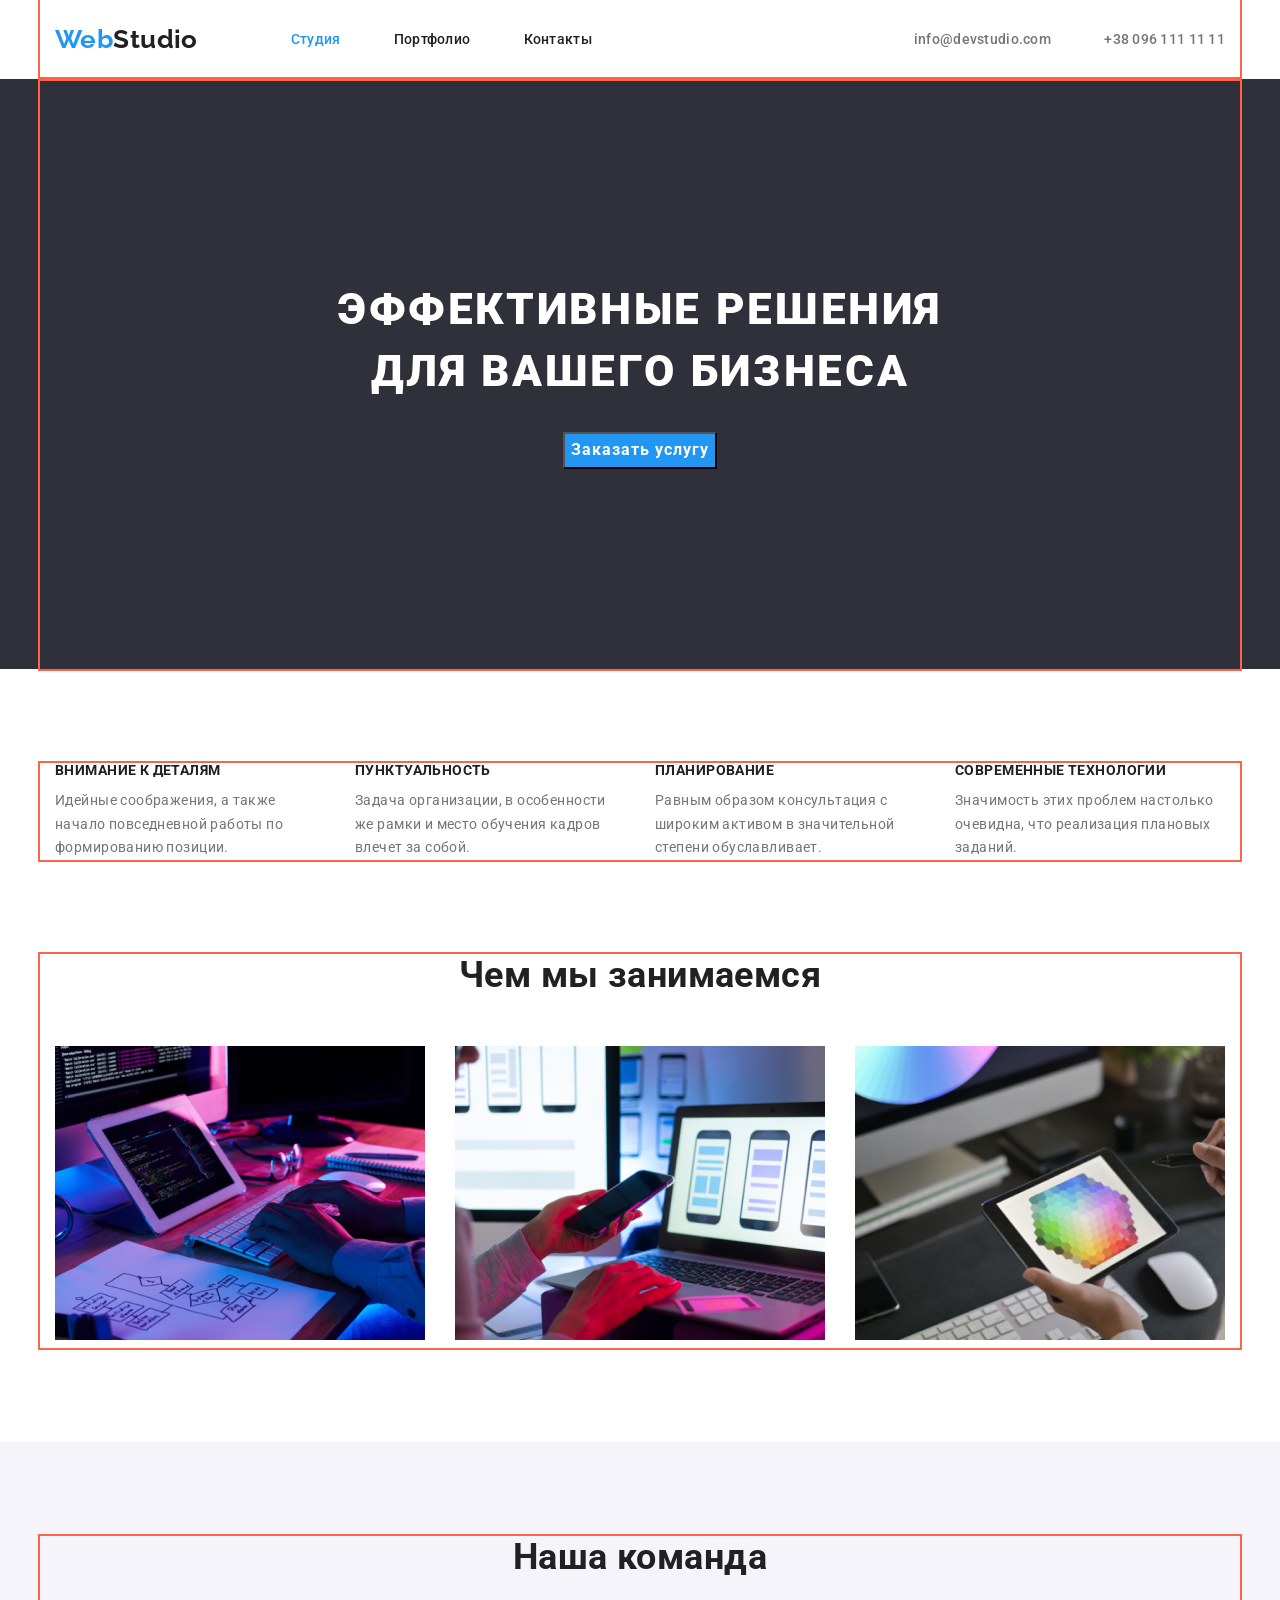
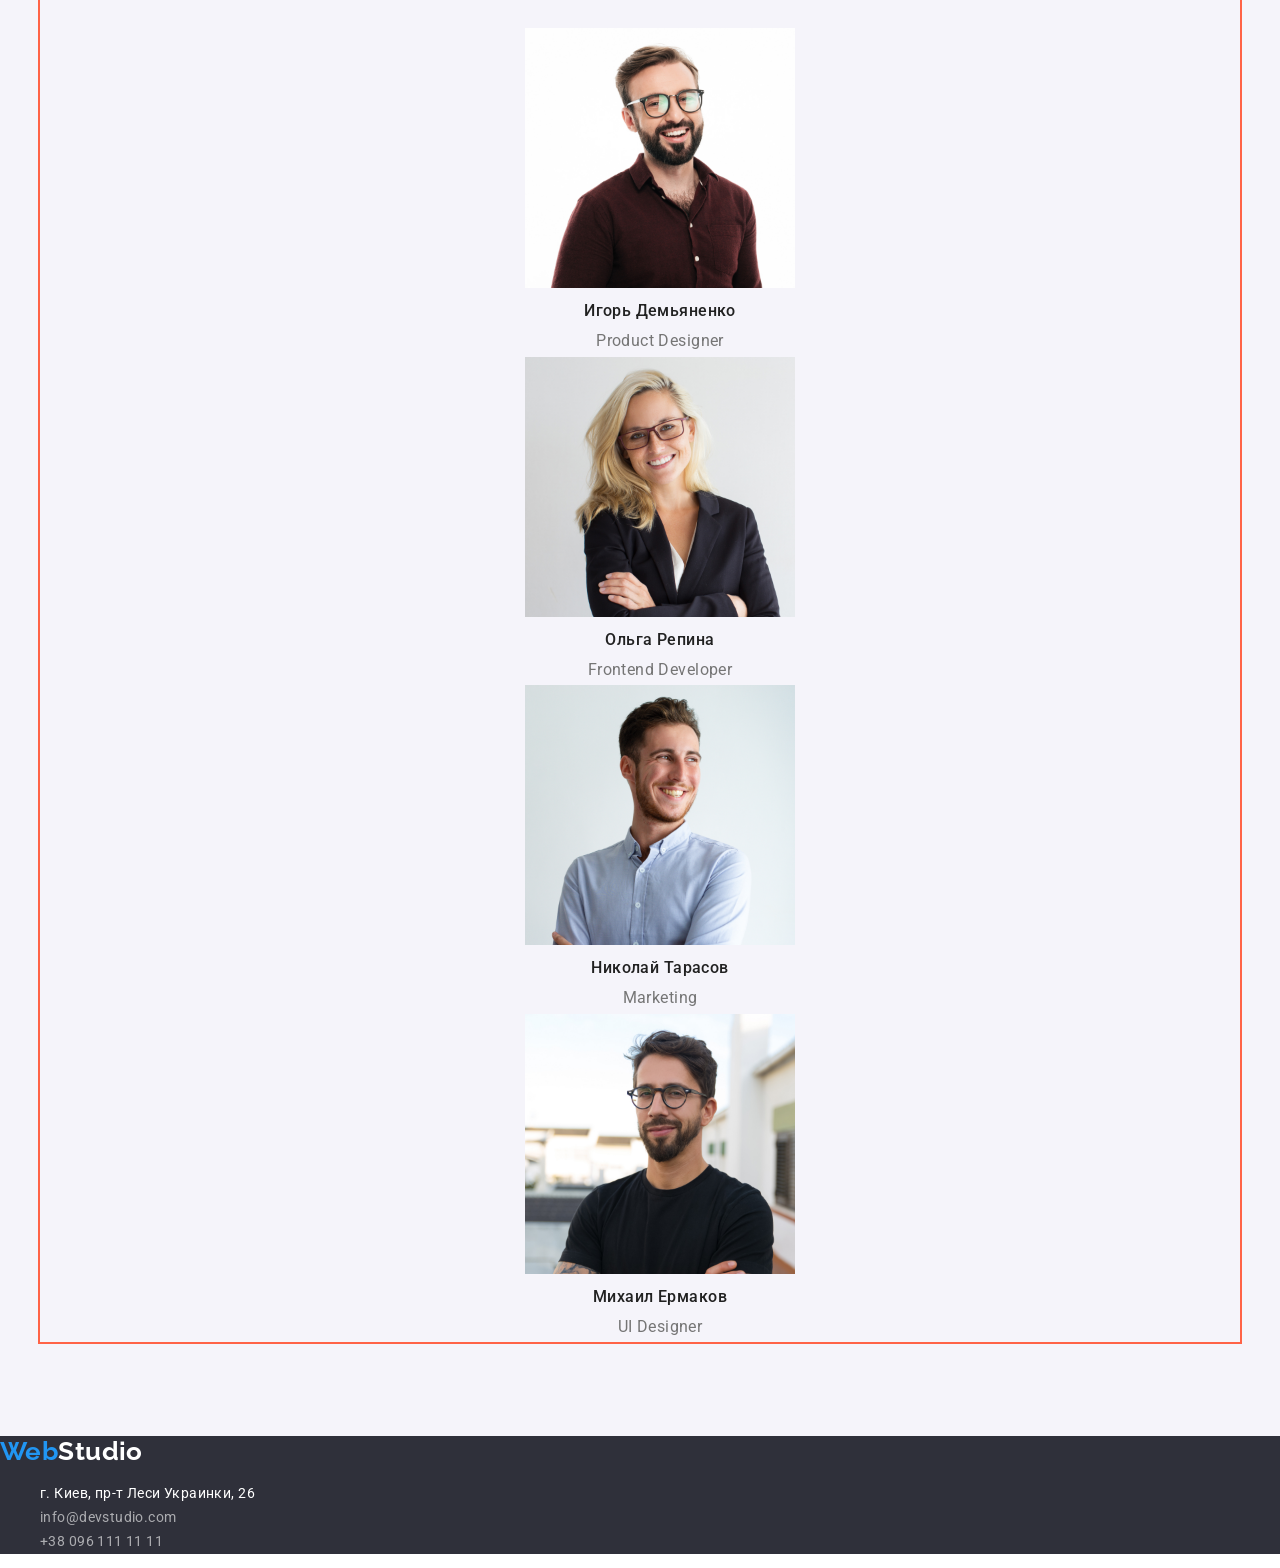
==== index.html @ 1186235d "Добавляет позиционирование" ====
<!DOCTYPE html>
<html lang="ru">
  <head>
    <meta charset="UTF-8" />
    <meta name="viewport" content="width=device-width, initial-scale=1.0" />
    <title>Web Studio</title>
    <link rel="preconnect" href="https://fonts.gstatic.com" />
    <link
      href="https://fonts.googleapis.com/css2?family=Raleway:wght@700&family=Roboto:wght@400;500;700;900&display=swap"
      rel="stylesheet"
    />
    <link
      rel="stylesheet"
      href="https://cdnjs.cloudflare.com/ajax/libs/modern-normalize/1.0.0/modern-normalize.min.css"
    />
    <link rel="stylesheet" href="./css/common.css" />
    <link rel="stylesheet" href="./css/styles.css" />
  </head>

  <body>
    <div class="container">
      <header class="header-page">
        <nav class="nav-container">
          <a href="./index.html" class="logo" arial-label="Логотип веб-студии"
            >Web<span class="logo-header">Studio</span></a
          >
          <div class="menu">
            <ul class="site-nav">
              <li class="site-nav-item"><a href="./index.html" class="link current">Студия</a></li>
              <li class="site-nav-item"><a href="./portfolio.html" class="link">Портфолио</a></li>
              <li class="site-nav-item"><a href="#" class="link">Контакты</a></li>
            </ul>
          </div>
        </nav>

        <div class="contacts">
          <ul class="site-contacts">
            <li class="site-contacts-item mail-with-margin">
              <a href="mailto:info@devstudio.com" class="link-contacts">info@devstudio.com</a>
            </li>
            <li class="site-contacts-item"><a href="tel:+380961111111" class="link-contacts">+38 096 111 11 11</a></li>
          </ul>
        </div>
      </header>
    </div>
    <main>
      <!-- Герой -->

      <section class="hero">
        <div class="container">
          <div class="hero-container">
            <h1 class="hero-title">Эффективные решения для вашего бизнеса</h1>
            <button type="button" class="hero-button">Заказать услугу</button>
          </div>
        </div>
      </section>

      <!-- Особенности -->
      <section class="section features">
        <div class="container">
          <h2 class="section-title visually-hidden">Наши особенности</h2>
          <ul class="feature-list">
            <li class="feature-list-item">
              <h3 class="title">Внимание к деталям</h3>
              <p class="text">Идейные соображения, а также начало повседневной работы по формированию позиции.</p>
            </li>
            <li class="feature-list-item">
              <h3 class="title">Пунктуальность</h3>
              <p class="text">Задача организации, в особенности же рамки и место обучения кадров влечет за собой.</p>
            </li>
            <li class="feature-list-item">
              <h3 class="title">Планирование</h3>
              <p class="text">Равным образом консультация с широким активом в значительной степени обуславливает.</p>
            </li>
            <li class="feature-list-item">
              <h3 class="title">Современные технологии</h3>
              <p class="text">Значимость этих проблем настолько очевидна, что реализация плановых заданий.</p>
            </li>
          </ul>
        </div>
      </section>

      <!-- Чем мы занимаемся -->
      <section class="section works">
        <div class="container">
          <h2 class="section-title">Чем мы занимаемся</h2>
          <ul class="work-list">
            <li class="work-list-item">
              <img src="./img/box_1.jpg" alt="Программист пишет код" width="370" height="294" />
            </li>
            <li class="work-list-item">
              <img
                src="./img/box_2.jpg"
                alt="Команда дизайнеров работает над интерфейсом мобильного телефона"
                width="370"
                height="294"
              />
            </li>
            <li class="work-list-item">
              <img
                src="./img/box_3.jpg"
                alt="Веб-дизанер работает с графическим планшетом для выбора цвета"
                width="370"
                height="294"
              />
            </li>
          </ul>
        </div>
      </section>

      <!-- Наша команда -->
      <section class="section team-section">
        <div class="container">
          <h2 class="section-title">Наша команда</h2>
          <ul class="team-list">
            <li class="team-list-item">
              <img src="./img/team_card_1.jpg" alt="Портрет сотрудника веб-студии" width="270" height="260" />
              <h3 class="title">Игорь Демьяненко</h3>
              <p lang="en" class="text">Product Designer</p>
            </li>
            <li class="team-list-item">
              <img src="./img/team_card_2.jpg" alt="Портрет сотрудника веб-студии" width="270" height="260" />
              <h3 class="title">Ольга Репина</h3>
              <p lang="en" class="text">Frontend Developer</p>
            </li>
            <li class="team-list-item">
              <img src="./img/team_card_3.jpg" alt="Портрет сотрудника веб-студии" width="270" height="260" />
              <h3 class="title">Николай Тарасов</h3>
              <p lang="en" class="text">Marketing</p>
            </li>
            <li class="team-list-item">
              <img src="./img/team_card_4.jpg" alt="Портрет сотрудника веб-студии" width="270" height="260" />
              <h3 class="title">Михаил Ермаков</h3>
              <p lang="en" class="text">UI Designer</p>
            </li>
          </ul>
        </div>
      </section>
    </main>

    <footer class="footer-page">
      <a href="./index.html" class="logo">Web<span class="logo-footer">Studio</span></a>
      <address class="address-container">
        <ul class="address-list">
          <li class="address-list-item">
            <a href="https://goo.gl/maps/Ahhb2B3hDKV3ZpVi9" class="text" target="_blank" rel="noopener noreferrer"
              >г. Киев, пр-т Леси Украинки, 26</a
            >
          </li>
          <li class="address-list-item"><a href="mailto:info@devstudio.com" class="link">info@devstudio.com</a></li>
          <li class="address-list-item"><a href="tel:+380961111111" class="link">+38 096 111 11 11</a></li>
        </ul>
      </address>
    </footer>
  </body>
</html>
---- css/common.css ----
html {
  box-sizing: border-box;
}

*,
*::before,
*::after {
  box-sizing: inherit;
}

body {
  background-color: var(--primary-bg-color);
  color: var(--text-main-color);

  font-family: Roboto, sans-serif;
  font-weight: 400;
  letter-spacing: 0.03em;
  font-size: 14px;
  line-height: 1.7;
}

:root {
  --text-main-color: #757575;
  --title-text-color: #212121;
  --accent-color: #2196f3;
  --primary-bg-color: #ffffff;
  --secondary-bg-color: #2f303a;
  --primary-white-color: #ffffff;
  --secondary-white-color: rgba(255, 255, 255, 0.6);
  --primary-bg-button: #f5f4fa;
}

/* основной цвет фона #FFFFFF */
/* цвет основного текста #757575 */
/*вторичный цвет #212121 */
/* акцент #2196F3 */
/* белый #FFFFFF */
/*белый с прозрачностью rgba(255, 255, 255, 0.6) */
/* цвет фона шапки и футера #2F303A */
/* вторичный цвет фона #F5F4FA */
/* 1200*/

.container {
  width: 1200px;
  padding-left: 15px;
  padding-right: 15px;
  margin-left: auto;
  margin-right: auto;
  outline: 2px solid tomato;
}
/* ======== HEADER ======== */
/* ======== Site-nav ======== */

.header-page {
  display: flex;
  align-items: center;
  padding-top: 24px;
  padding-bottom: 24px;
}

.nav-container {
  display: flex;
  align-items: center;
}

.logo {
  color: #2196f3;
  text-decoration: none;

  font-family: Raleway;
  font-weight: 700;
  font-size: 26px;
  line-height: 1.2;

  display: inline-block;
}

.logo-header {
  color: #212121;
}

.site-nav {
  list-style: none;

  font-weight: 500;
  line-height: 1.14;
  letter-spacing: 0.02em;

  /* display: flex;
  flex-direction: row;
  justify-content: center; */
  margin-top: 0;
  margin-bottom: 0;
  padding: 0;
}

.site-nav-item {
  display: inline-block;
  margin-left: 50px;
}

.site-nav-item:first-child {
  margin-left: 0;
}

.menu {
  display: inline-flex;
  margin-left: 93px;
}

.site-nav .link {
  color: var(--title-text-color);
  text-decoration: none;
}

.site-nav .link:hover,
.site-nav .link:focus {
  color: var(--accent-color);
}

.site-nav .link.current {
  color: var(--accent-color);
}

/* Contacts */

.contacts {
  display: inline-block;
  margin-left: auto;
}

.site-contacts {
  margin-bottom: 0;
  margin-top: 0;
  padding: 0;

  font-weight: 500;
  line-height: 1.14;
  letter-spacing: 0.02em;

  list-style: none;
}

.site-contacts-item {
  display: inline-block;
}

.site-contacts .link-contacts {
  color: var(--text-main-color);
  text-decoration: none;
}

.site-contacts .link-contacts:hover,
.site-contacts .link-contacts:focus {
  color: var(--accent-color);
}

.mail-with-margin {
  margin-right: 50px;
}

/* ======== END HEADER ======== */

/* ======== FOOTER ======== */

.logo-footer {
  color: #ffffff;
}

.footer-page {
  background-color: var(--secondary-bg-color);
}

.address-list {
  font-style: normal;
  font-size: 14px;
  line-height: 1.7;
}

.address-list-item {
  list-style: none;
}

.address-list-item .text {
  color: var(--primary-white-color);
  text-decoration: none;
}

.address-list-item .link {
  color: var(--secondary-white-color);
  text-decoration: none;
}

/* ======== END FOOTER ======== */

/* Hidden header */

.visually-hidden {
  position: absolute !important;
  clip: rect(1px 1px 1px 1px);
  clip: rect(1px, 1px, 1px, 1px);
  padding: 0 !important;
  border: 0 !important;
  height: 1px !important;
  width: 1px !important;
  overflow: hidden;
}

/* ======== END FOOTER ======== */
---- css/styles.css ----
/* ======== index.html ======== */

/* ======== HERO ======== */

.hero {
  background-color: #2f303a;
  text-align: center;
}

.hero-container {
  display: flex;
  align-items: center;
  flex-direction: column;
  width: 696px;
  margin-left: auto;
  margin-right: auto;
  padding-bottom: 200px;
  padding-top: 200px;
}

.hero-title {
  color: #ffffff;

  font-weight: 900;
  font-size: 44px;
  line-height: 1.4;
  letter-spacing: 0.06em;
  text-transform: uppercase;

  margin-bottom: 30px;
  margin-top: 0;
}

.hero-button {
  color: #ffffff;
  background-color: var(--accent-color);

  font-family: inherit;
  font-weight: 700;
  font-size: 16px;
  line-height: 1.9;
  letter-spacing: 0.06em;
}

/* ======== COMPONENTS ======== */

.section .section-title {
  color: var(--title-text-color);

  font-weight: 700;
  font-size: 36px;
  line-height: 1.17;
  text-align: center;

  margin-top: 0;
  margin-bottom: 50px;
}

/* ======== FEATURES ======== */

.section.features {
  padding-top: 94px;
  padding-bottom: 94px;
}

.feature-list {
  list-style: none;

  display: flex;
  align-items: center;
  justify-content: space-between;
  padding: 0;
  margin-top: 0;
  margin-bottom: 0;
}

.feature-list-item {
  width: 270px;
}

.feature-list .title {
  color: var(--title-text-color);

  font-weight: 700;
  font-size: 14px;
  line-height: 1.14;
  text-transform: uppercase;

  margin-top: 0;
  margin-bottom: 10px;
}

.feature-list .text {
  margin-top: 0;
  margin-bottom: 0;
}

/* .feature-list .text:last-child {
  margin-bottom: 0;
  margin-top: 0;
} */

/* ======== WORK ======== */

.section.works {
  padding-bottom: 94px;
}

.work-list {
  list-style: none;

  display: flex;
  align-items: center;
  justify-content: space-between;
  margin-top: 0;
  margin-bottom: 0;
  padding: 0;
}

/* Our team */

.team-list {
  list-style: none;
  margin-top: 0;
  margin-bottom: 0;
}

.team-list .title {
  color: var(--title-text-color);

  font-weight: 500;
  font-size: 16px;
  line-height: 1.9;
  text-align: center;

  margin-top: 0;
  margin-bottom: 0;
}

.team-list .text {
  font-size: 16px;
  line-height: 1.9;

  margin-top: 0;
  margin-bottom: 0;
}

.team-list-item {
  text-align: center;
}

.team-section {
  background-color: #f5f4fa;
  padding-bottom: 94px;
  padding-top: 94px;
}

/* ======== portfolio.html ======== */

.portfolio-section {
  padding-top: 94px;
  padding-bottom: 94px;
}

.filter-list {
  list-style: none;

  display: flex;
  justify-content: center;
  margin-top: 0;
  margin-bottom: 0px;
  padding-bottom: 50px;
}

.button {
  color: var(--title-text-color);
  background-color: var(--primary-bg-button);

  font-family: inherit;
  font-weight: 500;
  font-size: 16px;
  line-height: 1.6;
  letter-spacing: 0.03em;
  margin-right: 8px;
}

.button:hover,
.button:focus {
  color: var(--primary-white-color);
  background-color: var(--accent-color);
}

.example-list {
  list-style: none;

  display: flex;
  flex-wrap: wrap;
  margin-left: -30px;
  margin-top: -30px;
  margin-bottom: 0;
  padding-left: 0;
}

.item {
  margin-left: 30px;
  margin-top: 30px;
  flex-basis: calc(100% / 3 - 30px);
}

.example-list .link {
  text-decoration: none;
  color: var(--text-main-color);
}

.card-footer .title {
  color: var(--title-text-color);

  font-weight: 700;
  font-size: 18px;
  line-height: 2;
  letter-spacing: 0.06em;
}

.card-footer .text {
  font-size: 16px;
  line-height: 1.9;
}

.link {
  display: flex;
  flex-direction: column;
}
.link > .content {
  flex-grow: 1;
}
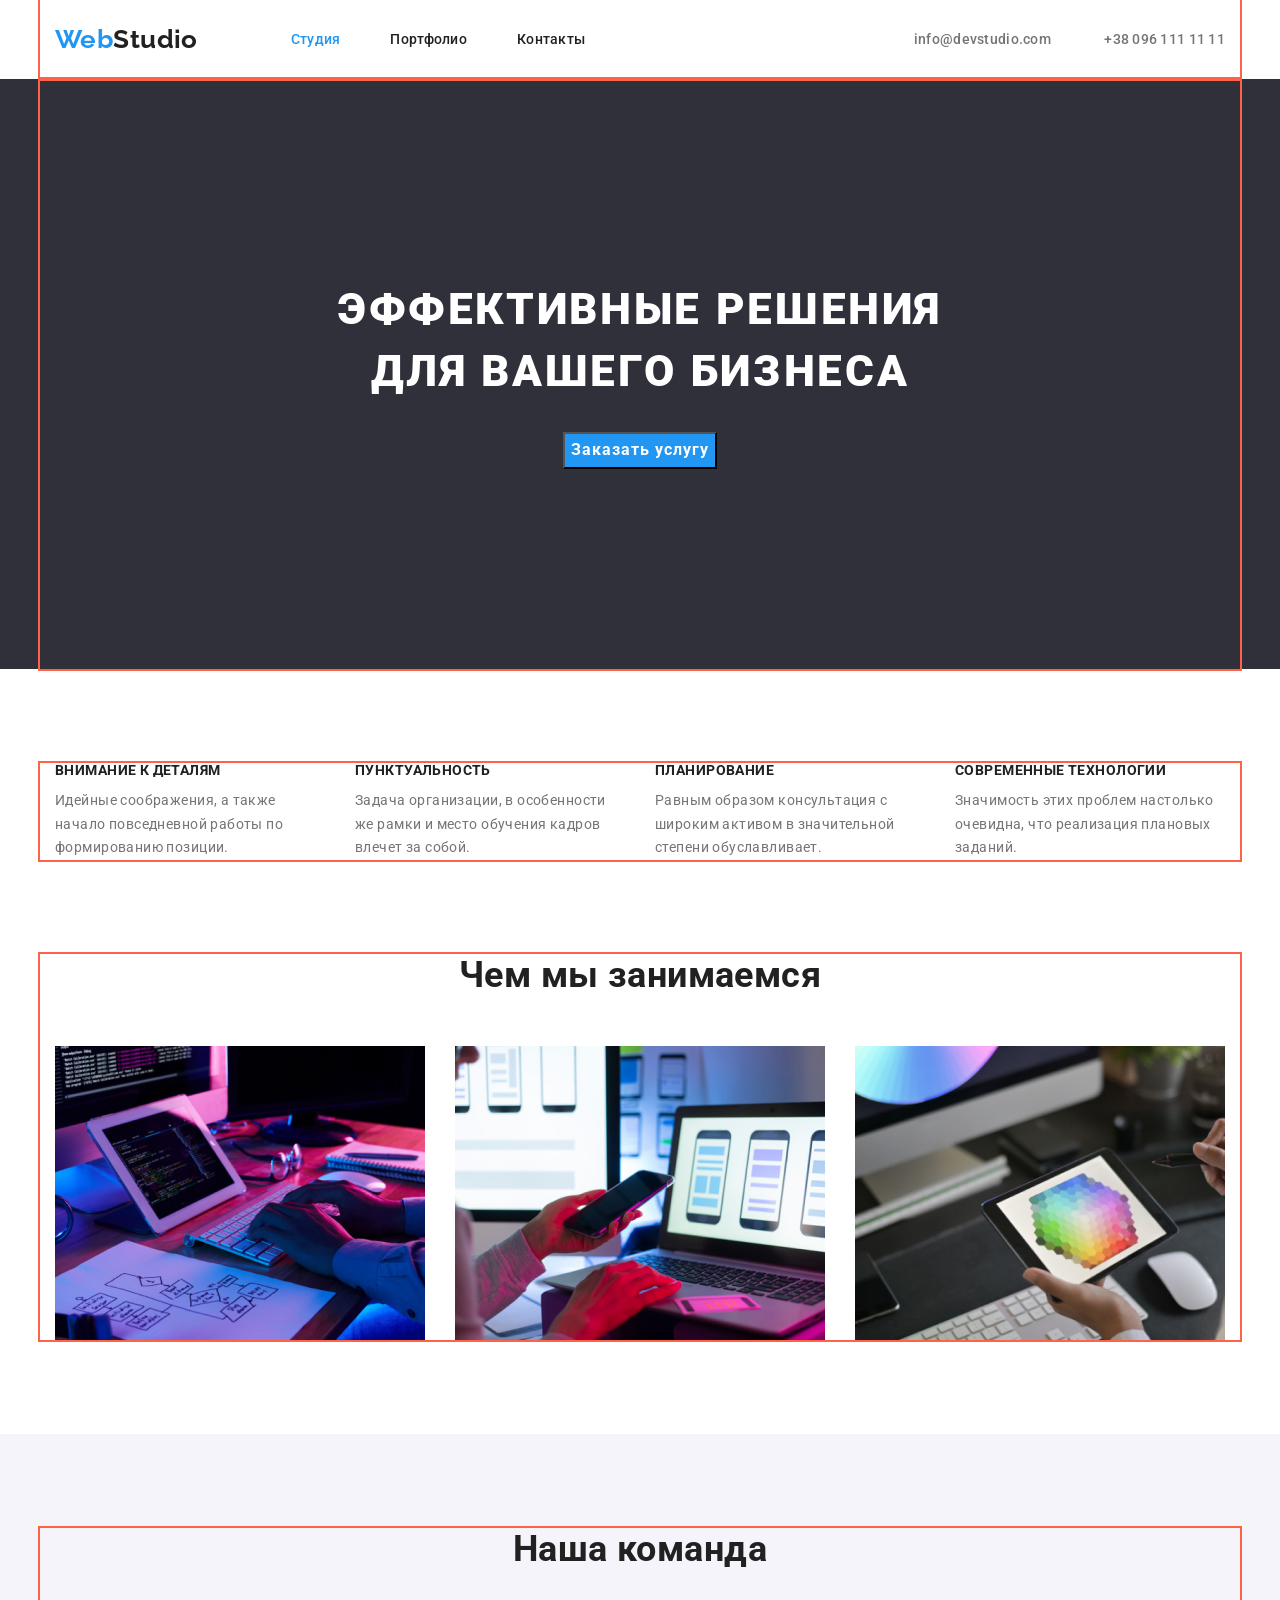
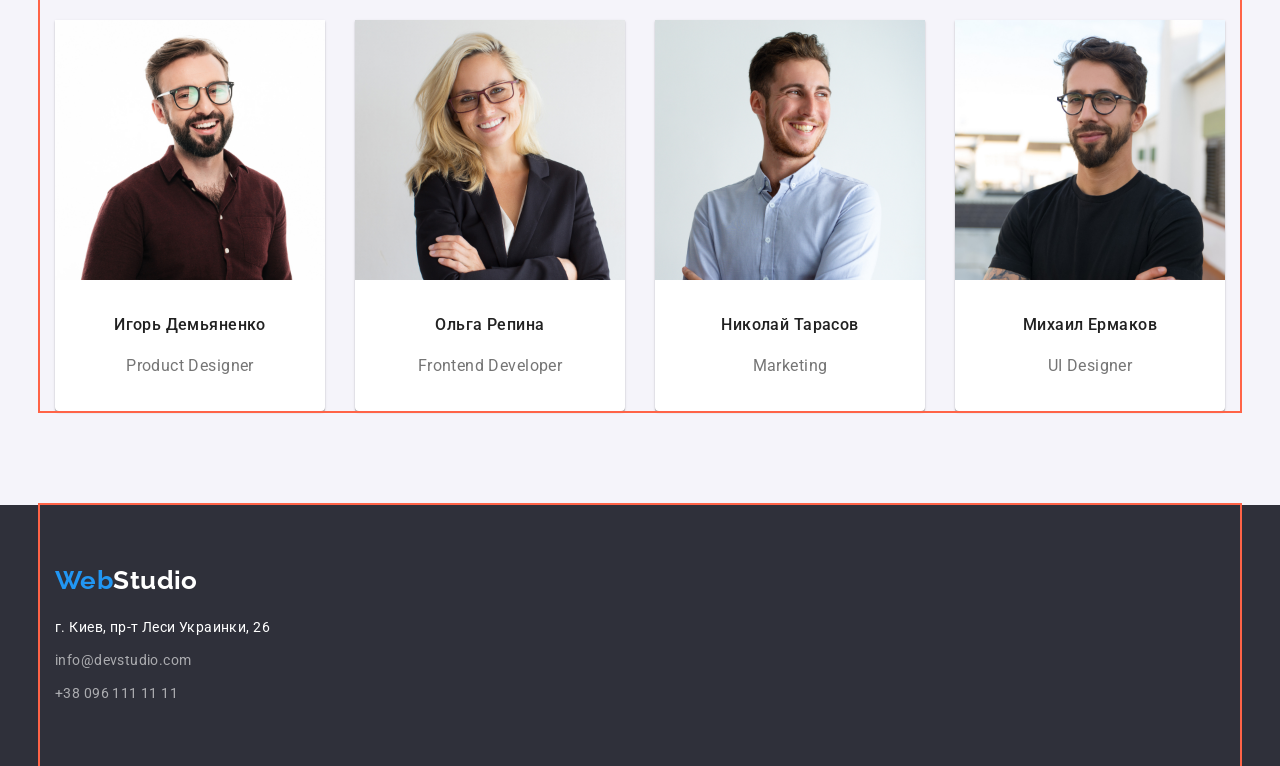
==== commit 2670e050: "Добавляет позиционирование 2.0" ====
--- a/index.html
+++ b/index.html
@@ -18,8 +18,8 @@
   </head>
 
   <body>
-    <div class="container">
-      <header class="header-page">
+    <header class="header-page">
+      <div class="container header-container">
         <nav class="nav-container">
           <a href="./index.html" class="logo" arial-label="Логотип веб-студии"
             >Web<span class="logo-header">Studio</span></a
@@ -41,8 +41,8 @@
             <li class="site-contacts-item"><a href="tel:+380961111111" class="link-contacts">+38 096 111 11 11</a></li>
           </ul>
         </div>
-      </header>
-    </div>
+      </div>
+    </header>
     <main>
       <!-- Герой -->
 
@@ -86,7 +86,7 @@
           <h2 class="section-title">Чем мы занимаемся</h2>
           <ul class="work-list">
             <li class="work-list-item">
-              <img src="./img/box_1.jpg" alt="Программист пишет код" width="370" height="294" />
+              <img src="./img/box_1.jpg" alt="Программист пишет код" width="370" height="294" class="img" />
             </li>
             <li class="work-list-item">
               <img
@@ -94,14 +94,16 @@
                 alt="Команда дизайнеров работает над интерфейсом мобильного телефона"
                 width="370"
                 height="294"
+                class="img"
               />
             </li>
-            <li class="work-list-item">
+            <li class="img">
               <img
                 src="./img/box_3.jpg"
                 alt="Веб-дизанер работает с графическим планшетом для выбора цвета"
                 width="370"
                 height="294"
+                class="img"
               />
             </li>
           </ul>
@@ -114,24 +116,64 @@
           <h2 class="section-title">Наша команда</h2>
           <ul class="team-list">
             <li class="team-list-item">
-              <img src="./img/team_card_1.jpg" alt="Портрет сотрудника веб-студии" width="270" height="260" />
-              <h3 class="title">Игорь Демьяненко</h3>
-              <p lang="en" class="text">Product Designer</p>
-            </li>
-            <li class="team-list-item">
-              <img src="./img/team_card_2.jpg" alt="Портрет сотрудника веб-студии" width="270" height="260" />
-              <h3 class="title">Ольга Репина</h3>
-              <p lang="en" class="text">Frontend Developer</p>
-            </li>
-            <li class="team-list-item">
-              <img src="./img/team_card_3.jpg" alt="Портрет сотрудника веб-студии" width="270" height="260" />
-              <h3 class="title">Николай Тарасов</h3>
-              <p lang="en" class="text">Marketing</p>
-            </li>
-            <li class="team-list-item">
-              <img src="./img/team_card_4.jpg" alt="Портрет сотрудника веб-студии" width="270" height="260" />
-              <h3 class="title">Михаил Ермаков</h3>
-              <p lang="en" class="text">UI Designer</p>
+              <div class="content-card-team">
+                <img
+                  src="./img/team_card_1.jpg"
+                  alt="Портрет сотрудника веб-студии"
+                  width="270"
+                  height="260"
+                  class="img"
+                />
+              </div>
+              <div class="footer-card-team">
+                <h3 class="title">Игорь Демьяненко</h3>
+                <p lang="en" class="text">Product Designer</p>
+              </div>
+            </li>
+            <li class="team-list-item">
+              <div class="content-card-team">
+                <img
+                  src="./img/team_card_2.jpg"
+                  alt="Портрет сотрудника веб-студии"
+                  width="270"
+                  height="260"
+                  class="img"
+                />
+              </div>
+              <div class="footer-card-team">
+                <h3 class="title">Ольга Репина</h3>
+                <p lang="en" class="text">Frontend Developer</p>
+              </div>
+            </li>
+            <li class="team-list-item">
+              <div class="content-card-team">
+                <img
+                  src="./img/team_card_3.jpg"
+                  alt="Портрет сотрудника веб-студии"
+                  width="270"
+                  height="260"
+                  class="img"
+                />
+              </div>
+              <div class="footer-card-team">
+                <h3 class="title">Николай Тарасов</h3>
+                <p lang="en" class="text">Marketing</p>
+              </div>
+            </li>
+            <li class="team-list-item">
+              <div class="content-card-team">
+                <img
+                  src="./img/team_card_4.jpg"
+                  alt="Портрет сотрудника веб-студии"
+                  width="270"
+                  height="260"
+                  class="img"
+                />
+              </div>
+              <div class="footer-card-team">
+                <h3 class="title">Михаил Ермаков</h3>
+                <p lang="en" class="text">UI Designer</p>
+              </div>
             </li>
           </ul>
         </div>
@@ -139,18 +181,20 @@
     </main>
 
     <footer class="footer-page">
-      <a href="./index.html" class="logo">Web<span class="logo-footer">Studio</span></a>
-      <address class="address-container">
-        <ul class="address-list">
-          <li class="address-list-item">
-            <a href="https://goo.gl/maps/Ahhb2B3hDKV3ZpVi9" class="text" target="_blank" rel="noopener noreferrer"
-              >г. Киев, пр-т Леси Украинки, 26</a
-            >
-          </li>
-          <li class="address-list-item"><a href="mailto:info@devstudio.com" class="link">info@devstudio.com</a></li>
-          <li class="address-list-item"><a href="tel:+380961111111" class="link">+38 096 111 11 11</a></li>
-        </ul>
-      </address>
+      <div class="container footer-container">
+        <a href="./index.html" class="logo logo-for-footer">Web<span class="logo-footer">Studio</span></a>
+        <address class="address-container">
+          <ul class="address-list">
+            <li class="address-list-item">
+              <a href="https://goo.gl/maps/Ahhb2B3hDKV3ZpVi9" class="text" target="_blank" rel="noopener noreferrer"
+                >г. Киев, пр-т Леси Украинки, 26</a
+              >
+            </li>
+            <li class="address-list-item"><a href="mailto:info@devstudio.com" class="link">info@devstudio.com</a></li>
+            <li class="address-list-item"><a href="tel:+380961111111" class="link">+38 096 111 11 11</a></li>
+          </ul>
+        </address>
+      </div>
     </footer>
   </body>
 </html>
--- a/css/common.css
+++ b/css/common.css
@@ -48,10 +48,15 @@
   margin-right: auto;
   outline: 2px solid tomato;
 }
+
+.img {
+  display: block;
+}
+
 /* ======== HEADER ======== */
 /* ======== Site-nav ======== */
 
-.header-page {
+.container.header-container {
   display: flex;
   align-items: center;
   padding-top: 24px;
@@ -86,16 +91,14 @@
   line-height: 1.14;
   letter-spacing: 0.02em;
 
-  /* display: flex;
-  flex-direction: row;
-  justify-content: center; */
+  display: flex;
   margin-top: 0;
   margin-bottom: 0;
   padding: 0;
 }
 
 .site-nav-item {
-  display: inline-block;
+  /* display: inline-block; */
   margin-left: 50px;
 }
 
@@ -111,6 +114,7 @@
 .site-nav .link {
   color: var(--title-text-color);
   text-decoration: none;
+  display: block;
 }
 
 .site-nav .link:hover,
@@ -163,22 +167,49 @@
 
 /* ======== FOOTER ======== */
 
+.container.footer-container {
+  display: flex;
+  flex-direction: column;
+  padding-top: 60px;
+  padding-bottom: 60px;
+}
+
+.logo.logo-for-footer {
+  display: inline-block;
+  margin-bottom: 20px;
+}
+
 .logo-footer {
   color: #ffffff;
 }
 
 .footer-page {
   background-color: var(--secondary-bg-color);
+}
+
+.address-container {
+  display: flex;
 }
 
 .address-list {
   font-style: normal;
   font-size: 14px;
   line-height: 1.7;
+
+  display: inline-flex;
+  flex-direction: column;
+  margin: 0;
+  padding: 0;
 }
 
 .address-list-item {
   list-style: none;
+
+  margin-bottom: 9px;
+}
+
+.address-list-item:last-child {
+  margin-bottom: 0;
 }
 
 .address-list-item .text {
@@ -189,6 +220,8 @@
 .address-list-item .link {
   color: var(--secondary-white-color);
   text-decoration: none;
+
+  display: inline-block;
 }
 
 /* ======== END FOOTER ======== */
--- a/css/styles.css
+++ b/css/styles.css
@@ -42,6 +42,8 @@
   letter-spacing: 0.06em;
 }
 
+/* ======== END HERO ======== */
+
 /* ======== COMPONENTS ======== */
 
 .section .section-title {
@@ -56,6 +58,8 @@
   margin-bottom: 50px;
 }
 
+/* ======== END COMPONENTS ======== */
+
 /* ======== FEATURES ======== */
 
 .section.features {
@@ -100,7 +104,9 @@
   margin-top: 0;
 } */
 
-/* ======== WORK ======== */
+/* ======== END FEATURES ======== */
+
+/* ======== WORKS ======== */
 
 .section.works {
   padding-bottom: 94px;
@@ -117,12 +123,41 @@
   padding: 0;
 }
 
-/* Our team */
+/* ======== END WORKS ======== */
+
+/* ======== OUR TEAM ======== */
 
 .team-list {
   list-style: none;
-  margin-top: 0;
-  margin-bottom: 0;
+
+  display: flex;
+  justify-content: center;
+  margin-top: 0;
+  margin-bottom: 0;
+  padding-left: 0;
+}
+
+.team-list-item {
+  background-color: #ffffff;
+
+  display: flex;
+  flex-direction: column;
+  border-radius: 0px 0px 4px 4px;
+  box-shadow: 0px 1px 3px rgba(0, 0, 0, 0.12), 0px 1px 1px rgba(0, 0, 0, 0.14), 0px 2px 1px rgba(0, 0, 0, 0.2);
+  margin-right: 30px;
+}
+
+.team-list-item:last-child {
+  margin-right: 0;
+}
+
+.content-card-team {
+  flex-grow: 1;
+  margin-bottom: 30px;
+}
+
+.footer-card-team {
+  padding-bottom: 30px;
 }
 
 .team-list .title {
@@ -134,7 +169,7 @@
   text-align: center;
 
   margin-top: 0;
-  margin-bottom: 0;
+  margin-bottom: 10px;
 }
 
 .team-list .text {
@@ -155,6 +190,8 @@
   padding-top: 94px;
 }
 
+/* ======== END OUR TEAM ======== */
+
 /* ======== portfolio.html ======== */
 
 .portfolio-section {
@@ -162,6 +199,8 @@
   padding-bottom: 94px;
 }
 
+/* ======== FILTERS MENU ======== */
+
 .filter-list {
   list-style: none;
 
@@ -169,6 +208,7 @@
   justify-content: center;
   margin-top: 0;
   margin-bottom: 0px;
+  padding-left: 0;
   padding-bottom: 50px;
 }
 
@@ -190,26 +230,48 @@
   background-color: var(--accent-color);
 }
 
+/* ======== END FILTERS MENU ======== */
+
+/* ======== EXAMPLES ======== */
+
 .example-list {
   list-style: none;
 
   display: flex;
   flex-wrap: wrap;
-  margin-left: -30px;
-  margin-top: -30px;
+  margin-right: -30px;
+  margin-bottom: -30px;
   margin-bottom: 0;
   padding-left: 0;
 }
 
 .item {
-  margin-left: 30px;
-  margin-top: 30px;
+  margin-right: 30px;
+  margin-bottom: 30px;
   flex-basis: calc(100% / 3 - 30px);
+  border: 1px solid #eeeeee;
+}
+.item:nth-child(3n) {
+  margin-right: 0;
+}
+
+.item:nth-last-child(-n + 3) {
+  margin-bottom: 0;
+}
+
+.img.examples-img {
+  margin-bottom: 20px;
 }
 
 .example-list .link {
   text-decoration: none;
   color: var(--text-main-color);
+}
+
+.card-footer {
+  padding-right: 24px;
+  padding-bottom: 20px;
+  padding-left: 24px;
 }
 
 .card-footer .title {
@@ -219,11 +281,14 @@
   font-size: 18px;
   line-height: 2;
   letter-spacing: 0.06em;
+  margin-bottom: 4px;
+  margin-top: 0;
 }
 
 .card-footer .text {
   font-size: 16px;
   line-height: 1.9;
+  margin: 0;
 }
 
 .link {
@@ -233,3 +298,5 @@
 .link > .content {
   flex-grow: 1;
 }
+
+/* ======== END EXAMPLES ======== */
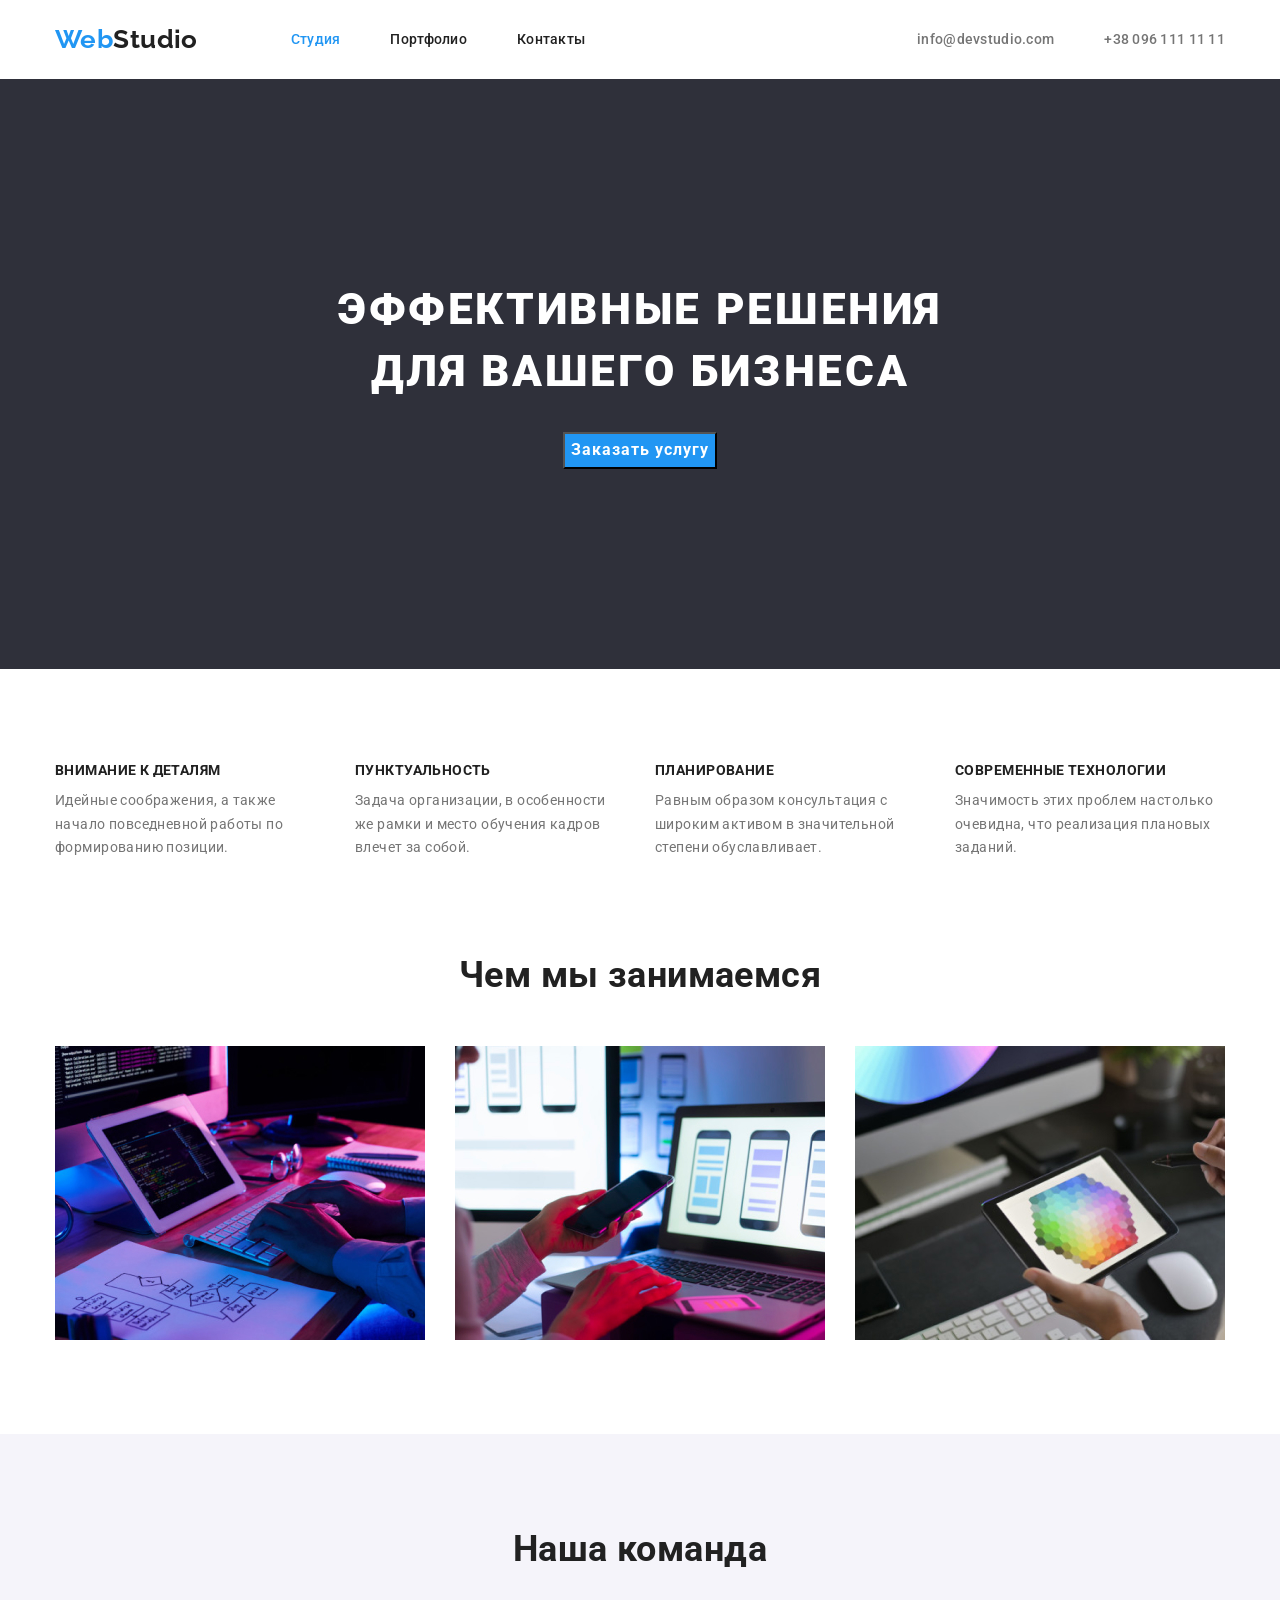
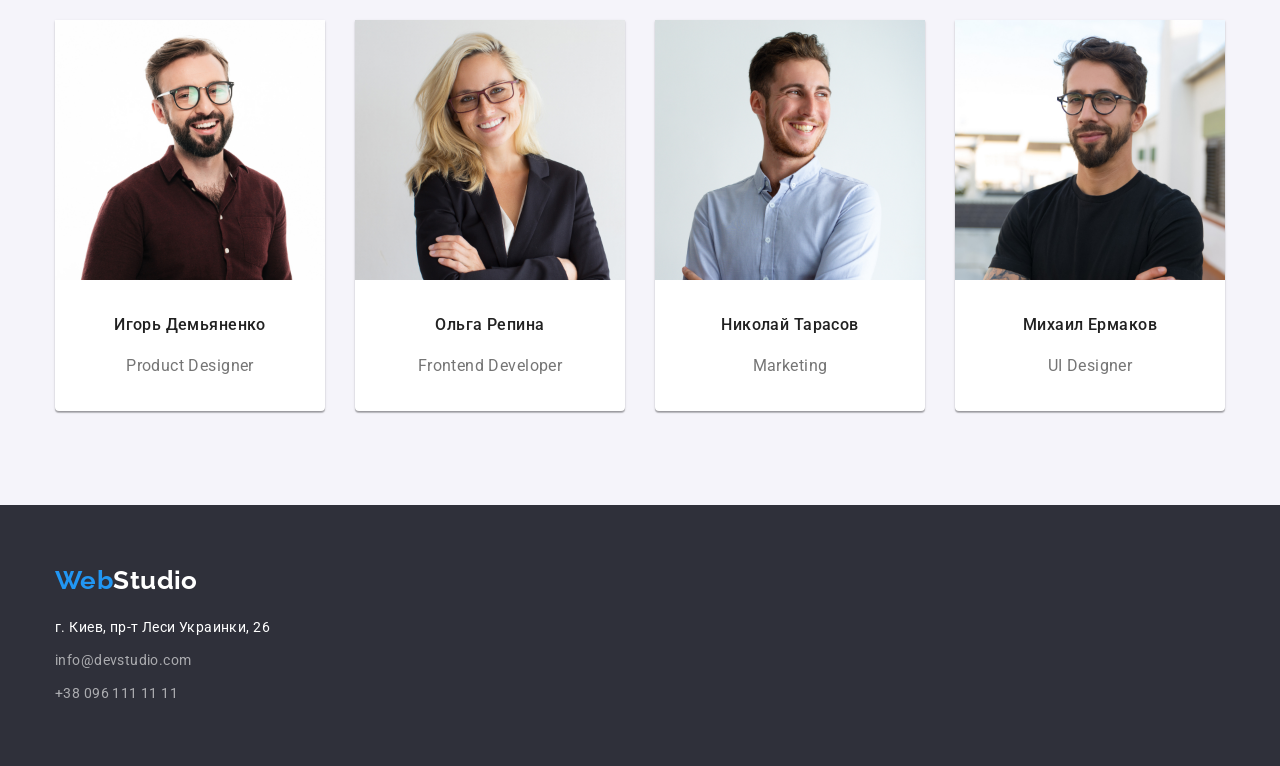
==== commit 9e86248e: "Фиксит позиционирование" ====
--- a/index.html
+++ b/index.html
@@ -21,26 +21,22 @@
     <header class="header-page">
       <div class="container header-container">
         <nav class="nav-container">
-          <a href="./index.html" class="logo" arial-label="Логотип веб-студии"
+          <a href="./index.html" class="logo logo-for-header" arial-label="Логотип веб-студии"
             >Web<span class="logo-header">Studio</span></a
           >
-          <div class="menu">
-            <ul class="site-nav">
-              <li class="site-nav-item"><a href="./index.html" class="link current">Студия</a></li>
-              <li class="site-nav-item"><a href="./portfolio.html" class="link">Портфолио</a></li>
-              <li class="site-nav-item"><a href="#" class="link">Контакты</a></li>
-            </ul>
-          </div>
+
+          <ul class="site-nav">
+            <li class="site-nav-item"><a href="./index.html" class="link current">Студия</a></li>
+            <li class="site-nav-item"><a href="./portfolio.html" class="link">Портфолио</a></li>
+            <li class="site-nav-item"><a href="#" class="link">Контакты</a></li>
+          </ul>
         </nav>
-
-        <div class="contacts">
-          <ul class="site-contacts">
-            <li class="site-contacts-item mail-with-margin">
-              <a href="mailto:info@devstudio.com" class="link-contacts">info@devstudio.com</a>
-            </li>
-            <li class="site-contacts-item"><a href="tel:+380961111111" class="link-contacts">+38 096 111 11 11</a></li>
-          </ul>
-        </div>
+        <ul class="site-contacts">
+          <li class="site-contacts-item mail-with-margin">
+            <a href="mailto:info@devstudio.com" class="link-contacts">info@devstudio.com</a>
+          </li>
+          <li class="site-contacts-item"><a href="tel:+380961111111" class="link-contacts">+38 096 111 11 11</a></li>
+        </ul>
       </div>
     </header>
     <main>
@@ -181,19 +177,21 @@
     </main>
 
     <footer class="footer-page">
-      <div class="container footer-container">
-        <a href="./index.html" class="logo logo-for-footer">Web<span class="logo-footer">Studio</span></a>
-        <address class="address-container">
-          <ul class="address-list">
-            <li class="address-list-item">
-              <a href="https://goo.gl/maps/Ahhb2B3hDKV3ZpVi9" class="text" target="_blank" rel="noopener noreferrer"
-                >г. Киев, пр-т Леси Украинки, 26</a
-              >
-            </li>
-            <li class="address-list-item"><a href="mailto:info@devstudio.com" class="link">info@devstudio.com</a></li>
-            <li class="address-list-item"><a href="tel:+380961111111" class="link">+38 096 111 11 11</a></li>
-          </ul>
-        </address>
+      <div class="container">
+        <div class="footer-container">
+          <a href="./index.html" class="logo logo-for-footer">Web<span class="logo-footer">Studio</span></a>
+          <address class="address-container">
+            <ul class="address-list">
+              <li class="address-list-item">
+                <a href="https://goo.gl/maps/Ahhb2B3hDKV3ZpVi9" class="text" target="_blank" rel="noopener noreferrer"
+                  >г. Киев, пр-т Леси Украинки, 26</a
+                >
+              </li>
+              <li class="address-list-item"><a href="mailto:info@devstudio.com" class="link">info@devstudio.com</a></li>
+              <li class="address-list-item"><a href="tel:+380961111111" class="link">+38 096 111 11 11</a></li>
+            </ul>
+          </address>
+        </div>
       </div>
     </footer>
   </body>
--- a/css/common.css
+++ b/css/common.css
@@ -1,13 +1,3 @@
-html {
-  box-sizing: border-box;
-}
-
-*,
-*::before,
-*::after {
-  box-sizing: inherit;
-}
-
 body {
   background-color: var(--primary-bg-color);
   color: var(--text-main-color);
@@ -40,17 +30,46 @@
 /* вторичный цвет фона #F5F4FA */
 /* 1200*/
 
+h1,
+h2,
+h3,
+h4,
+h5,
+h6 {
+  margin: 0;
+}
+
+ul,
+ol {
+  margin: 0;
+  padding: 0;
+}
+
+p {
+  margin: 0;
+}
+
+.img {
+  display: block;
+  max-width: 100%;
+  height: auto;
+}
+
+.list {
+  list-style: none;
+}
+
+.link {
+  text-decoration: none;
+}
+
 .container {
   width: 1200px;
   padding-left: 15px;
   padding-right: 15px;
   margin-left: auto;
   margin-right: auto;
-  outline: 2px solid tomato;
-}
-
-.img {
-  display: block;
+  /* outline: 2px solid tomato; */
 }
 
 /* ======== HEADER ======== */
@@ -66,6 +85,8 @@
 .nav-container {
   display: flex;
   align-items: center;
+
+  margin-right: auto;
 }
 
 .logo {
@@ -76,8 +97,10 @@
   font-weight: 700;
   font-size: 26px;
   line-height: 1.2;
-
-  display: inline-block;
+}
+
+.logo.logo-for-header {
+  margin-right: 93px;
 }
 
 .logo-header {
@@ -92,23 +115,14 @@
   letter-spacing: 0.02em;
 
   display: flex;
-  margin-top: 0;
-  margin-bottom: 0;
-  padding: 0;
 }
 
 .site-nav-item {
-  /* display: inline-block; */
-  margin-left: 50px;
-}
-
-.site-nav-item:first-child {
-  margin-left: 0;
-}
-
-.menu {
-  display: inline-flex;
-  margin-left: 93px;
+  margin-right: 50px;
+}
+
+.site-nav-item:last-child {
+  margin-right: 0;
 }
 
 .site-nav .link {
@@ -128,25 +142,13 @@
 
 /* Contacts */
 
-.contacts {
-  display: inline-block;
-  margin-left: auto;
-}
-
 .site-contacts {
-  margin-bottom: 0;
-  margin-top: 0;
-  padding: 0;
-
   font-weight: 500;
   line-height: 1.14;
   letter-spacing: 0.02em;
 
   list-style: none;
-}
-
-.site-contacts-item {
-  display: inline-block;
+  display: flex;
 }
 
 .site-contacts .link-contacts {
@@ -167,15 +169,16 @@
 
 /* ======== FOOTER ======== */
 
-.container.footer-container {
+.footer-container {
   display: flex;
   flex-direction: column;
   padding-top: 60px;
   padding-bottom: 60px;
+  width: 270px;
 }
 
 .logo.logo-for-footer {
-  display: inline-block;
+  display: flex;
   margin-bottom: 20px;
 }
 
@@ -196,10 +199,8 @@
   font-size: 14px;
   line-height: 1.7;
 
-  display: inline-flex;
+  display: flex;
   flex-direction: column;
-  margin: 0;
-  padding: 0;
 }
 
 .address-list-item {
@@ -220,8 +221,6 @@
 .address-list-item .link {
   color: var(--secondary-white-color);
   text-decoration: none;
-
-  display: inline-block;
 }
 
 /* ======== END FOOTER ======== */
--- a/css/styles.css
+++ b/css/styles.css
@@ -11,7 +11,7 @@
   display: flex;
   align-items: center;
   flex-direction: column;
-  width: 696px;
+  width: 700px;
   margin-left: auto;
   margin-right: auto;
   padding-bottom: 200px;
@@ -28,7 +28,6 @@
   text-transform: uppercase;
 
   margin-bottom: 30px;
-  margin-top: 0;
 }
 
 .hero-button {
@@ -54,7 +53,6 @@
   line-height: 1.17;
   text-align: center;
 
-  margin-top: 0;
   margin-bottom: 50px;
 }
 
@@ -64,22 +62,30 @@
 
 .section.features {
   padding-top: 94px;
-  padding-bottom: 94px;
+  padding-bottom: 47px;
 }
 
 .feature-list {
   list-style: none;
 
   display: flex;
-  align-items: center;
-  justify-content: space-between;
+  flex-wrap: wrap;
+
   padding: 0;
-  margin-top: 0;
+  margin-top: -30px;
+  margin-right: -30px;
   margin-bottom: 0;
 }
 
 .feature-list-item {
+  flex-basis: calc(100% / 4 - 30px);
+  margin-top: 30px;
+  margin-right: 30px;
   width: 270px;
+}
+
+.feature-list-item:last-child {
+  margin-right: 0;
 }
 
 .feature-list .title {
@@ -90,25 +96,15 @@
   line-height: 1.14;
   text-transform: uppercase;
 
-  margin-top: 0;
   margin-bottom: 10px;
 }
 
-.feature-list .text {
-  margin-top: 0;
-  margin-bottom: 0;
-}
-
-/* .feature-list .text:last-child {
-  margin-bottom: 0;
-  margin-top: 0;
-} */
-
 /* ======== END FEATURES ======== */
 
 /* ======== WORKS ======== */
 
 .section.works {
+  padding-top: 47px;
   padding-bottom: 94px;
 }
 
@@ -131,8 +127,9 @@
   list-style: none;
 
   display: flex;
-  justify-content: center;
-  margin-top: 0;
+  flex-wrap: wrap;
+  margin-top: -30px;
+  margin-right: -30px;
   margin-bottom: 0;
   padding-left: 0;
 }
@@ -142,9 +139,12 @@
 
   display: flex;
   flex-direction: column;
+  margin-top: 30px;
+  margin-right: 30px;
+  flex-basis: calc(100% / 4 - 30px);
+
   border-radius: 0px 0px 4px 4px;
   box-shadow: 0px 1px 3px rgba(0, 0, 0, 0.12), 0px 1px 1px rgba(0, 0, 0, 0.14), 0px 2px 1px rgba(0, 0, 0, 0.2);
-  margin-right: 30px;
 }
 
 .team-list-item:last-child {
@@ -168,16 +168,12 @@
   line-height: 1.9;
   text-align: center;
 
-  margin-top: 0;
   margin-bottom: 10px;
 }
 
 .team-list .text {
   font-size: 16px;
   line-height: 1.9;
-
-  margin-top: 0;
-  margin-bottom: 0;
 }
 
 .team-list-item {
@@ -206,9 +202,6 @@
 
   display: flex;
   justify-content: center;
-  margin-top: 0;
-  margin-bottom: 0px;
-  padding-left: 0;
   padding-bottom: 50px;
 }
 
@@ -222,12 +215,17 @@
   line-height: 1.6;
   letter-spacing: 0.03em;
   margin-right: 8px;
+
+  border: none;
+  padding: 6px 22px;
+  border-radius: 4px;
 }
 
 .button:hover,
 .button:focus {
   color: var(--primary-white-color);
   background-color: var(--accent-color);
+  box-shadow: 0px 3px 1px rgba(0, 0, 0, 0.1), 0px 1px 2px rgba(0, 0, 0, 0.08), 0px 2px 2px rgba(0, 0, 0, 0.12);
 }
 
 /* ======== END FILTERS MENU ======== */
@@ -240,30 +238,23 @@
   display: flex;
   flex-wrap: wrap;
   margin-right: -30px;
-  margin-bottom: -30px;
-  margin-bottom: 0;
-  padding-left: 0;
+  margin-top: -30px;
 }
 
 .item {
+  display: flex;
+  flex-direction: column;
   margin-right: 30px;
-  margin-bottom: 30px;
-  flex-basis: calc(100% / 3 - 30px);
+  margin-top: 30px;
+  width: calc((100% - 90px) / 3);
   border: 1px solid #eeeeee;
-}
-.item:nth-child(3n) {
-  margin-right: 0;
-}
-
-.item:nth-last-child(-n + 3) {
-  margin-bottom: 0;
 }
 
 .img.examples-img {
   margin-bottom: 20px;
 }
 
-.example-list .link {
+.example-list {
   text-decoration: none;
   color: var(--text-main-color);
 }
@@ -289,6 +280,7 @@
   font-size: 16px;
   line-height: 1.9;
   margin: 0;
+  color: var(--text-main-color);
 }
 
 .link {
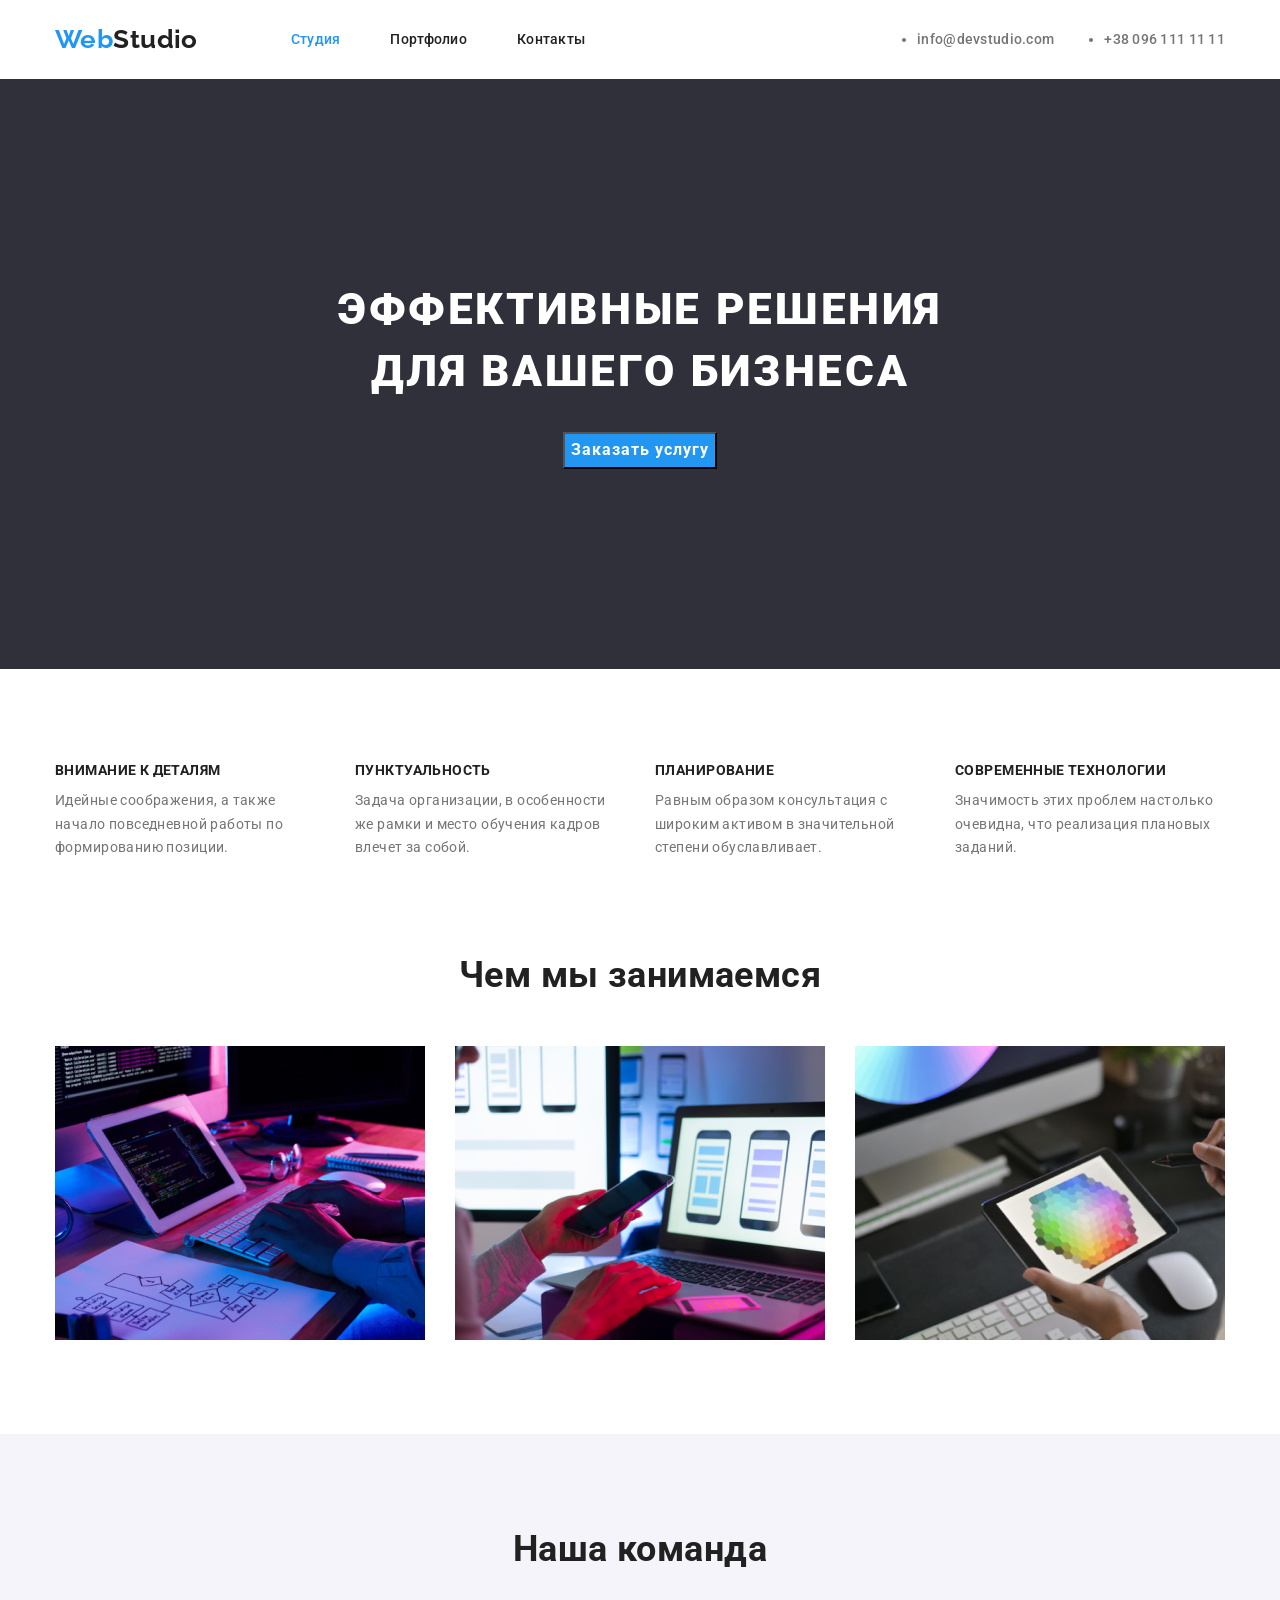
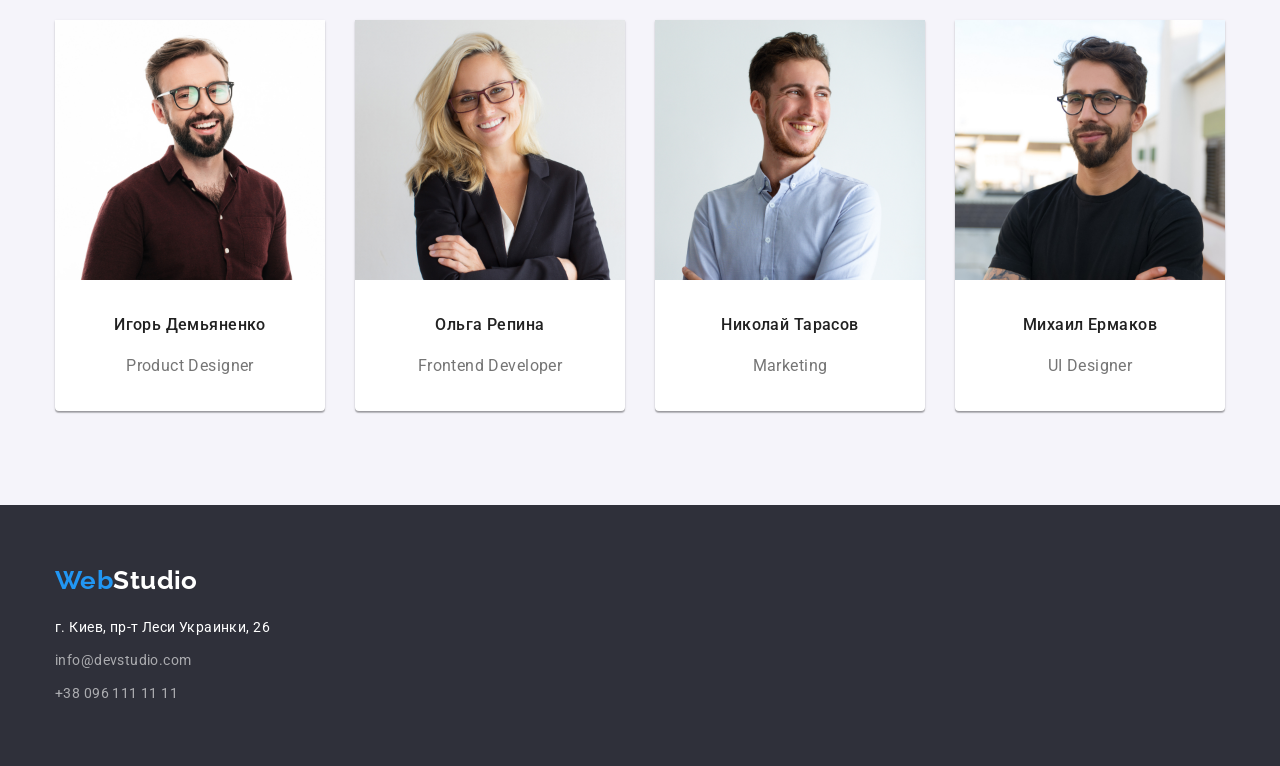
==== commit 680d7e55: "Удаляет arial-label" ====
--- a/index.html
+++ b/index.html
@@ -21,11 +21,9 @@
     <header class="header-page">
       <div class="container header-container">
         <nav class="nav-container">
-          <a href="./index.html" class="logo logo-for-header" arial-label="Логотип веб-студии"
-            >Web<span class="logo-header">Studio</span></a
-          >
+          <a href="./index.html" class="logo logo-for-header">Web<span class="logo-header">Studio</span></a>
 
-          <ul class="site-nav">
+          <ul class="site-nav list">
             <li class="site-nav-item"><a href="./index.html" class="link current">Студия</a></li>
             <li class="site-nav-item"><a href="./portfolio.html" class="link">Портфолио</a></li>
             <li class="site-nav-item"><a href="#" class="link">Контакты</a></li>
@@ -55,7 +53,7 @@
       <section class="section features">
         <div class="container">
           <h2 class="section-title visually-hidden">Наши особенности</h2>
-          <ul class="feature-list">
+          <ul class="feature-list list">
             <li class="feature-list-item">
               <h3 class="title">Внимание к деталям</h3>
               <p class="text">Идейные соображения, а также начало повседневной работы по формированию позиции.</p>
@@ -80,7 +78,7 @@
       <section class="section works">
         <div class="container">
           <h2 class="section-title">Чем мы занимаемся</h2>
-          <ul class="work-list">
+          <ul class="work-list list">
             <li class="work-list-item">
               <img src="./img/box_1.jpg" alt="Программист пишет код" width="370" height="294" class="img" />
             </li>
@@ -110,7 +108,7 @@
       <section class="section team-section">
         <div class="container">
           <h2 class="section-title">Наша команда</h2>
-          <ul class="team-list">
+          <ul class="team-list list">
             <li class="team-list-item">
               <div class="content-card-team">
                 <img
@@ -181,7 +179,7 @@
         <div class="footer-container">
           <a href="./index.html" class="logo logo-for-footer">Web<span class="logo-footer">Studio</span></a>
           <address class="address-container">
-            <ul class="address-list">
+            <ul class="address-list list">
               <li class="address-list-item">
                 <a href="https://goo.gl/maps/Ahhb2B3hDKV3ZpVi9" class="text" target="_blank" rel="noopener noreferrer"
                   >г. Киев, пр-т Леси Украинки, 26</a
--- a/css/common.css
+++ b/css/common.css
@@ -108,8 +108,6 @@
 }
 
 .site-nav {
-  list-style: none;
-
   font-weight: 500;
   line-height: 1.14;
   letter-spacing: 0.02em;
@@ -147,7 +145,6 @@
   line-height: 1.14;
   letter-spacing: 0.02em;
 
-  list-style: none;
   display: flex;
 }
 
@@ -204,8 +201,6 @@
 }
 
 .address-list-item {
-  list-style: none;
-
   margin-bottom: 9px;
 }
 
--- a/css/styles.css
+++ b/css/styles.css
@@ -66,8 +66,6 @@
 }
 
 .feature-list {
-  list-style: none;
-
   display: flex;
   flex-wrap: wrap;
 
@@ -109,8 +107,6 @@
 }
 
 .work-list {
-  list-style: none;
-
   display: flex;
   align-items: center;
   justify-content: space-between;
@@ -124,8 +120,6 @@
 /* ======== OUR TEAM ======== */
 
 .team-list {
-  list-style: none;
-
   display: flex;
   flex-wrap: wrap;
   margin-top: -30px;
@@ -198,8 +192,6 @@
 /* ======== FILTERS MENU ======== */
 
 .filter-list {
-  list-style: none;
-
   display: flex;
   justify-content: center;
   padding-bottom: 50px;
@@ -233,8 +225,6 @@
 /* ======== EXAMPLES ======== */
 
 .example-list {
-  list-style: none;
-
   display: flex;
   flex-wrap: wrap;
   margin-right: -30px;
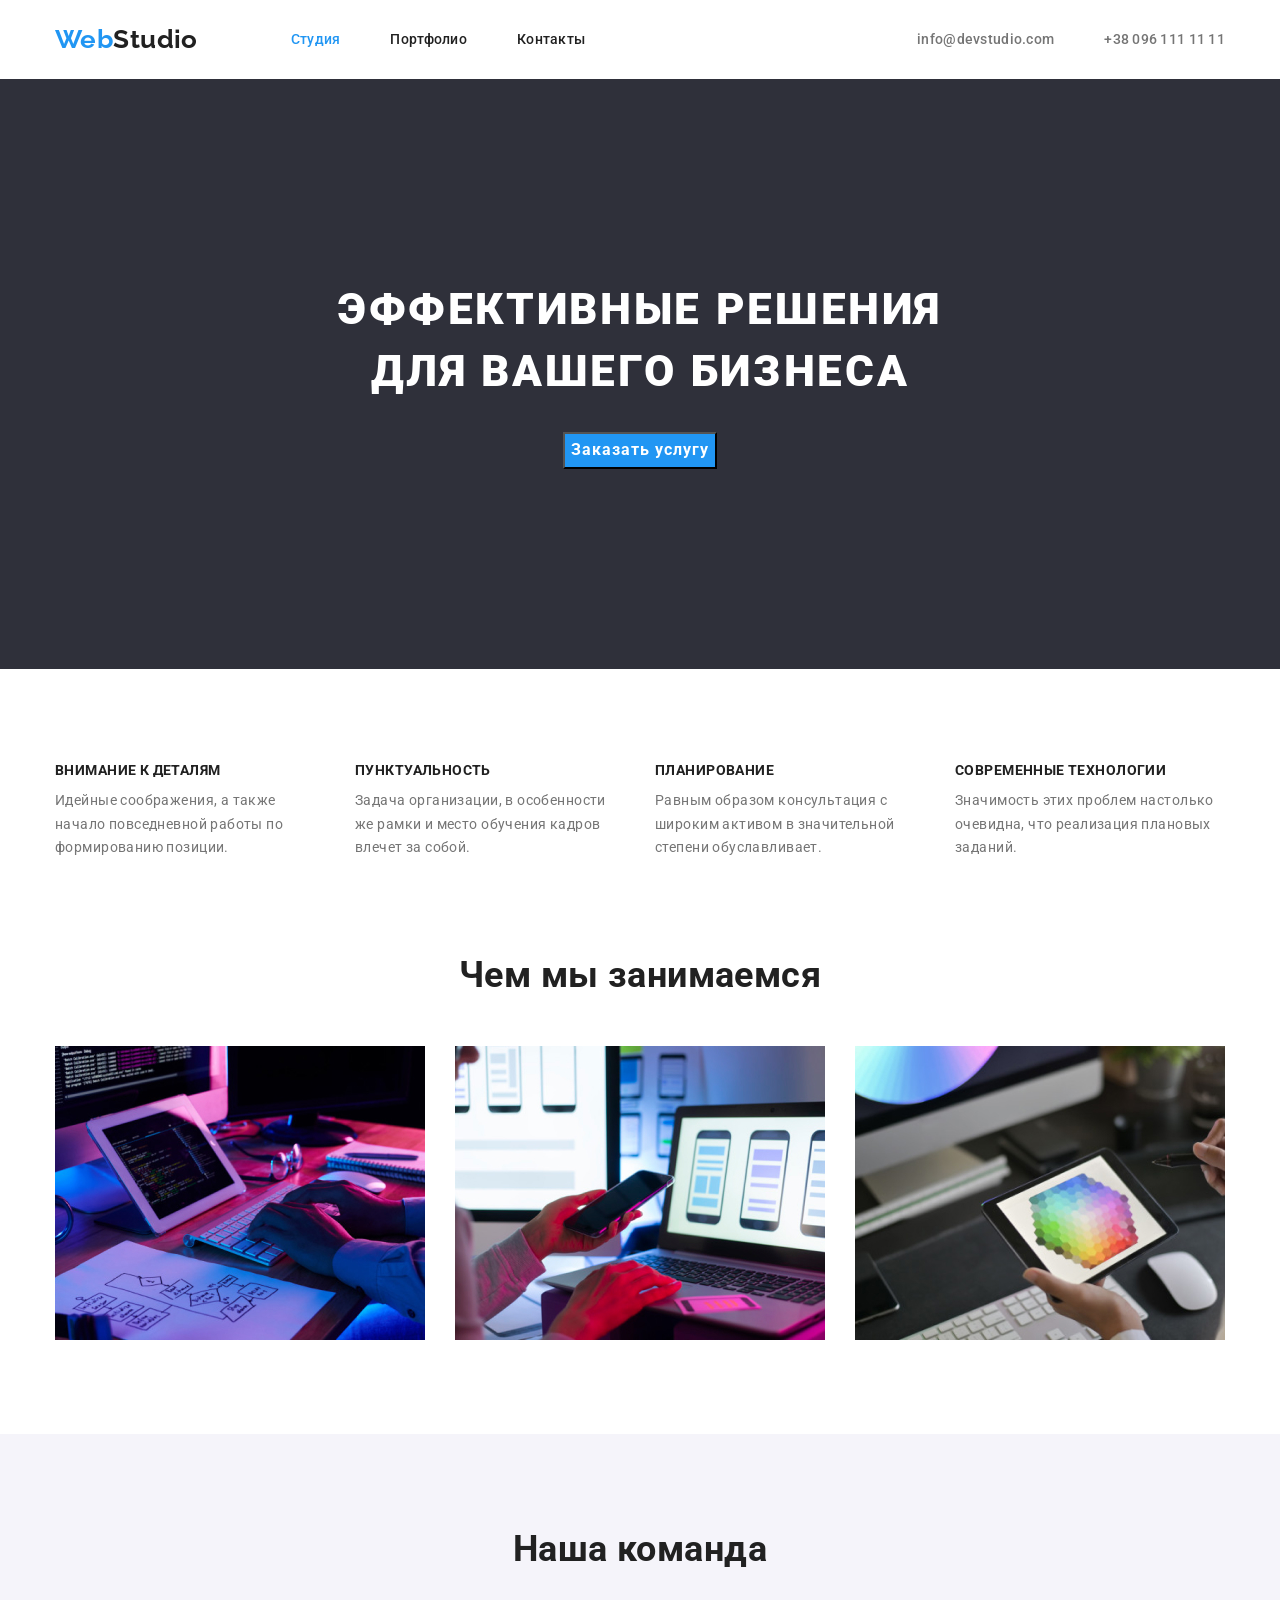
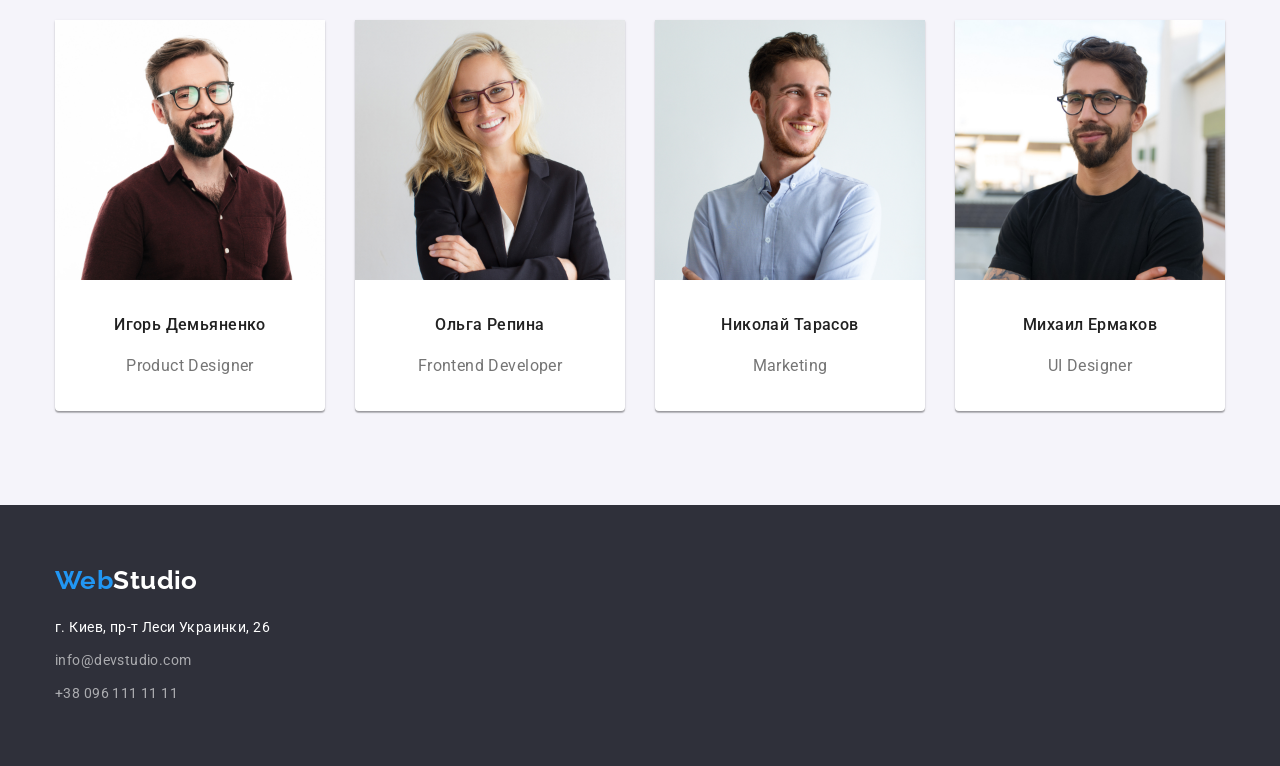
==== commit c31b40b1: "Фиксит link" ====
--- a/index.html
+++ b/index.html
@@ -29,7 +29,7 @@
             <li class="site-nav-item"><a href="#" class="link">Контакты</a></li>
           </ul>
         </nav>
-        <ul class="site-contacts">
+        <ul class="site-contacts list">
           <li class="site-contacts-item mail-with-margin">
             <a href="mailto:info@devstudio.com" class="link-contacts">info@devstudio.com</a>
           </li>
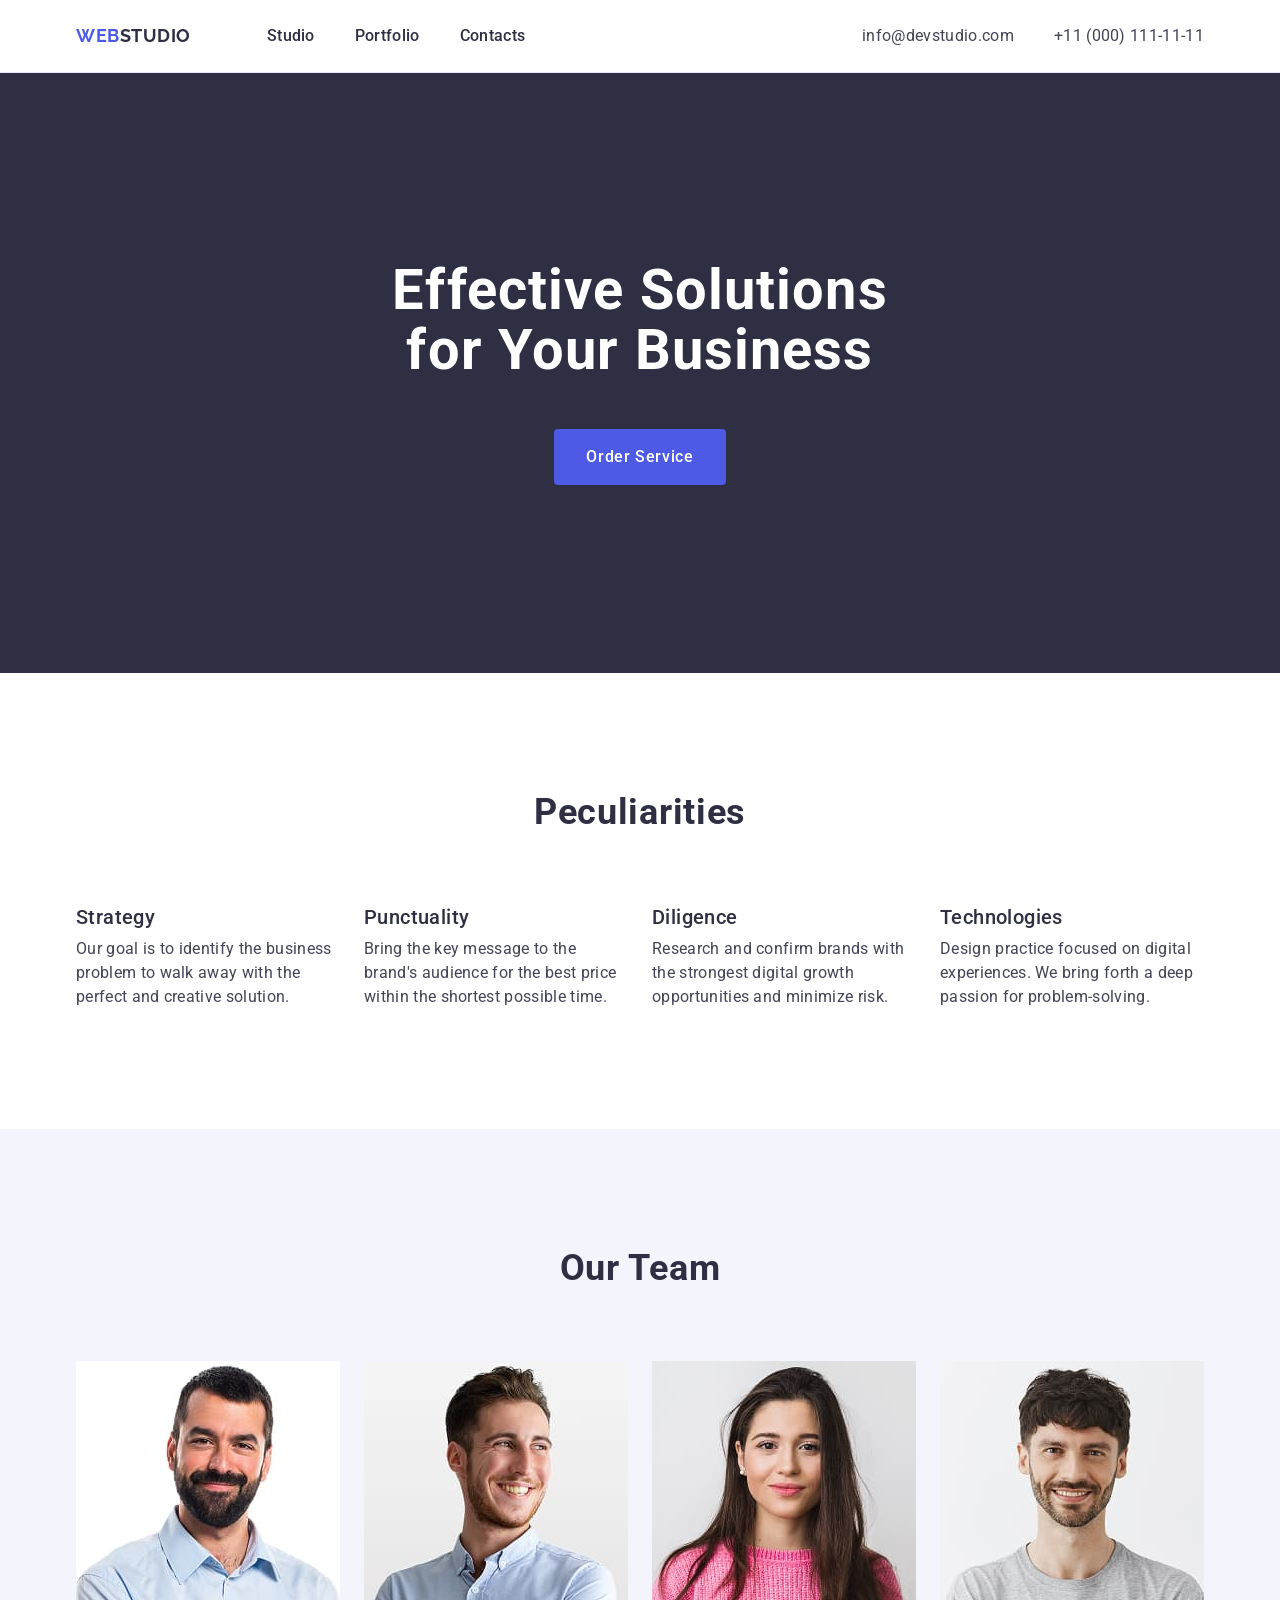
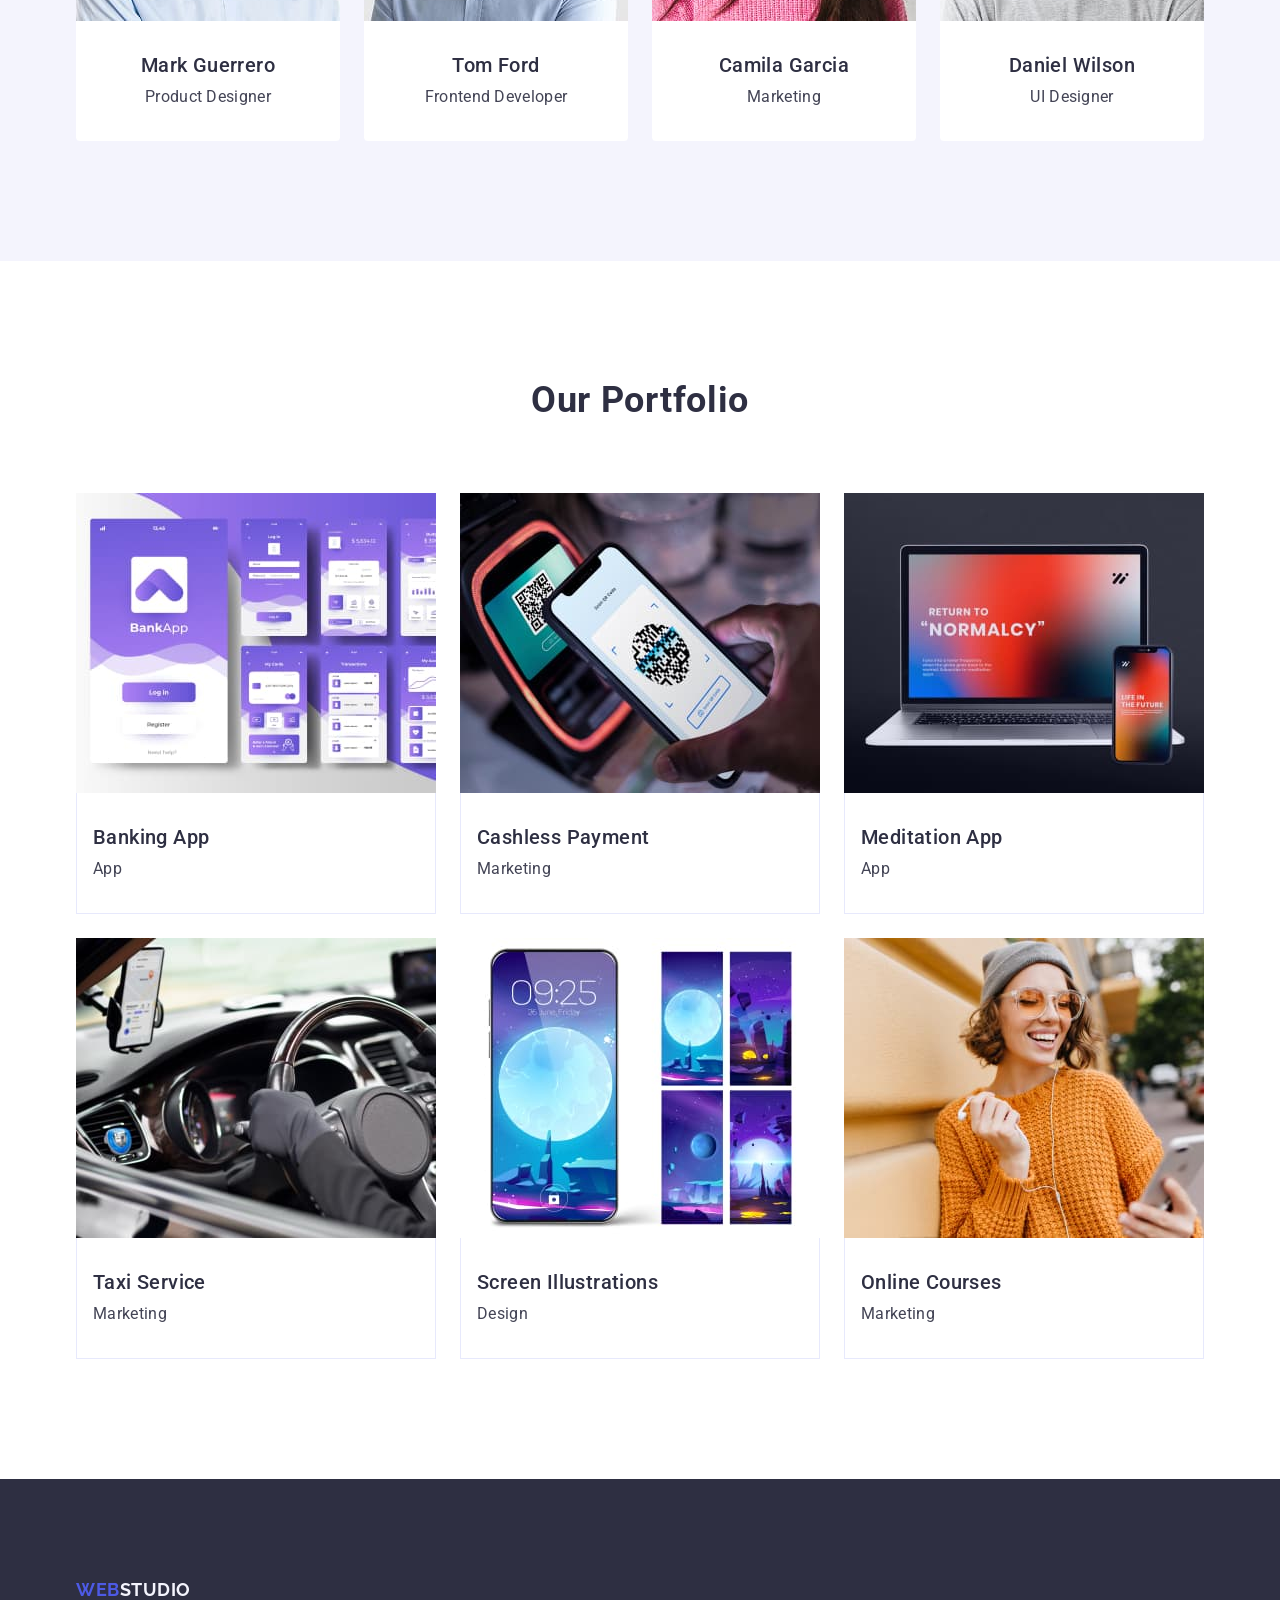
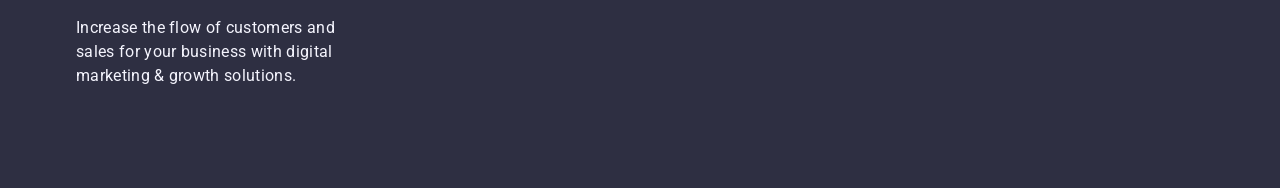
==== commit 41e8fe40: "Add positioning" ====
--- a/index.html
+++ b/index.html
@@ -1,196 +1,251 @@
 <!DOCTYPE html>
-<html lang="ru">
+<html lang="en">
   <head>
     <meta charset="UTF-8" />
     <meta name="viewport" content="width=device-width, initial-scale=1.0" />
     <title>Web Studio</title>
-    <link rel="preconnect" href="https://fonts.gstatic.com" />
+    <link rel="preconnect" href="https://fonts.googleapis.com" />
+    <link rel="preconnect" href="https://fonts.gstatic.com" crossorigin />
     <link
-      href="https://fonts.googleapis.com/css2?family=Raleway:wght@700&family=Roboto:wght@400;500;700;900&display=swap"
+      href="https://fonts.googleapis.com/css2?family=Raleway:wght@700&family=Roboto:wght@400;500;700&display=swap"
       rel="stylesheet"
     />
     <link
       rel="stylesheet"
-      href="https://cdnjs.cloudflare.com/ajax/libs/modern-normalize/1.0.0/modern-normalize.min.css"
+      href="https://cdn.jsdelivr.net/npm/modern-normalize@2.0.0/modern-normalize.min.css"
     />
-    <link rel="stylesheet" href="./css/common.css" />
     <link rel="stylesheet" href="./css/styles.css" />
   </head>
-
   <body>
-    <header class="header-page">
-      <div class="container header-container">
-        <nav class="nav-container">
-          <a href="./index.html" class="logo logo-for-header">Web<span class="logo-header">Studio</span></a>
-
-          <ul class="site-nav list">
-            <li class="site-nav-item"><a href="./index.html" class="link current">Студия</a></li>
-            <li class="site-nav-item"><a href="./portfolio.html" class="link">Портфолио</a></li>
-            <li class="site-nav-item"><a href="#" class="link">Контакты</a></li>
-          </ul>
-        </nav>
-        <ul class="site-contacts list">
-          <li class="site-contacts-item mail-with-margin">
-            <a href="mailto:info@devstudio.com" class="link-contacts">info@devstudio.com</a>
-          </li>
-          <li class="site-contacts-item"><a href="tel:+380961111111" class="link-contacts">+38 096 111 11 11</a></li>
-        </ul>
-      </div>
-    </header>
-    <main>
-      <!-- Герой -->
-
-      <section class="hero">
-        <div class="container">
-          <div class="hero-container">
-            <h1 class="hero-title">Эффективные решения для вашего бизнеса</h1>
-            <button type="button" class="hero-button">Заказать услугу</button>
-          </div>
-        </div>
-      </section>
-
-      <!-- Особенности -->
-      <section class="section features">
-        <div class="container">
-          <h2 class="section-title visually-hidden">Наши особенности</h2>
-          <ul class="feature-list list">
-            <li class="feature-list-item">
-              <h3 class="title">Внимание к деталям</h3>
-              <p class="text">Идейные соображения, а также начало повседневной работы по формированию позиции.</p>
-            </li>
-            <li class="feature-list-item">
-              <h3 class="title">Пунктуальность</h3>
-              <p class="text">Задача организации, в особенности же рамки и место обучения кадров влечет за собой.</p>
-            </li>
-            <li class="feature-list-item">
-              <h3 class="title">Планирование</h3>
-              <p class="text">Равным образом консультация с широким активом в значительной степени обуславливает.</p>
-            </li>
-            <li class="feature-list-item">
-              <h3 class="title">Современные технологии</h3>
-              <p class="text">Значимость этих проблем настолько очевидна, что реализация плановых заданий.</p>
-            </li>
-          </ul>
-        </div>
-      </section>
-
-      <!-- Чем мы занимаемся -->
-      <section class="section works">
-        <div class="container">
-          <h2 class="section-title">Чем мы занимаемся</h2>
-          <ul class="work-list list">
-            <li class="work-list-item">
-              <img src="./img/box_1.jpg" alt="Программист пишет код" width="370" height="294" class="img" />
-            </li>
-            <li class="work-list-item">
-              <img
-                src="./img/box_2.jpg"
-                alt="Команда дизайнеров работает над интерфейсом мобильного телефона"
-                width="370"
-                height="294"
-                class="img"
-              />
-            </li>
-            <li class="img">
-              <img
-                src="./img/box_3.jpg"
-                alt="Веб-дизанер работает с графическим планшетом для выбора цвета"
-                width="370"
-                height="294"
-                class="img"
-              />
-            </li>
-          </ul>
-        </div>
-      </section>
-
-      <!-- Наша команда -->
-      <section class="section team-section">
-        <div class="container">
-          <h2 class="section-title">Наша команда</h2>
-          <ul class="team-list list">
-            <li class="team-list-item">
-              <div class="content-card-team">
-                <img
-                  src="./img/team_card_1.jpg"
-                  alt="Портрет сотрудника веб-студии"
-                  width="270"
-                  height="260"
-                  class="img"
-                />
-              </div>
-              <div class="footer-card-team">
-                <h3 class="title">Игорь Демьяненко</h3>
-                <p lang="en" class="text">Product Designer</p>
-              </div>
-            </li>
-            <li class="team-list-item">
-              <div class="content-card-team">
-                <img
-                  src="./img/team_card_2.jpg"
-                  alt="Портрет сотрудника веб-студии"
-                  width="270"
-                  height="260"
-                  class="img"
-                />
-              </div>
-              <div class="footer-card-team">
-                <h3 class="title">Ольга Репина</h3>
-                <p lang="en" class="text">Frontend Developer</p>
-              </div>
-            </li>
-            <li class="team-list-item">
-              <div class="content-card-team">
-                <img
-                  src="./img/team_card_3.jpg"
-                  alt="Портрет сотрудника веб-студии"
-                  width="270"
-                  height="260"
-                  class="img"
-                />
-              </div>
-              <div class="footer-card-team">
-                <h3 class="title">Николай Тарасов</h3>
-                <p lang="en" class="text">Marketing</p>
-              </div>
-            </li>
-            <li class="team-list-item">
-              <div class="content-card-team">
-                <img
-                  src="./img/team_card_4.jpg"
-                  alt="Портрет сотрудника веб-студии"
-                  width="270"
-                  height="260"
-                  class="img"
-                />
-              </div>
-              <div class="footer-card-team">
-                <h3 class="title">Михаил Ермаков</h3>
-                <p lang="en" class="text">UI Designer</p>
-              </div>
-            </li>
-          </ul>
-        </div>
-      </section>
-    </main>
-
-    <footer class="footer-page">
-      <div class="container">
-        <div class="footer-container">
-          <a href="./index.html" class="logo logo-for-footer">Web<span class="logo-footer">Studio</span></a>
-          <address class="address-container">
-            <ul class="address-list list">
-              <li class="address-list-item">
-                <a href="https://goo.gl/maps/Ahhb2B3hDKV3ZpVi9" class="text" target="_blank" rel="noopener noreferrer"
-                  >г. Киев, пр-т Леси Украинки, 26</a
+    <div class="page-container">
+      <header class="header">
+        <div class="container header-container">
+          <nav class="navigation">
+            <a href="./index.html" class="logo"
+              >Web<span class="logo-text">Studio</span></a
+            >
+
+            <ul class="nav-list">
+              <li><a href="./index.html" class="nav-link">Studio</a></li>
+              <li><a href="" class="nav-link">Portfolio</a></li>
+              <li><a href="" class="nav-link">Contacts</a></li>
+            </ul>
+          </nav>
+
+          <address class="contacts">
+            <ul class="contacts-list">
+              <li>
+                <a href="mailto:info@devstudio.com" class="address-link"
+                  >info@devstudio.com</a
                 >
               </li>
-              <li class="address-list-item"><a href="mailto:info@devstudio.com" class="link">info@devstudio.com</a></li>
-              <li class="address-list-item"><a href="tel:+380961111111" class="link">+38 096 111 11 11</a></li>
+              <li>
+                <a href="tel:+110001111111" class="address-link"
+                  >+11 (000) 111-11-11</a
+                >
+              </li>
             </ul>
           </address>
         </div>
-      </div>
-    </footer>
+      </header>
+
+      <main>
+        <!-- Hero -->
+        <section class="hero">
+          <div class="container hero-container">
+            <h1 class="hero-title">Effective Solutions for Your Business</h1>
+            <button type="button" class="hero-button">Order Service</button>
+          </div>
+        </section>
+
+        <!-- Peculiarities -->
+        <section class="section">
+          <div class="container">
+            <!-- This h2 heading should be hided with visually hidden for semantic -->
+            <h2 class="section-title">Peculiarities</h2>
+            <ul class="peculiarities-list">
+              <li class="peculiarities-item">
+                <h3 class="peculiarities-card-title">Strategy</h3>
+                <p class="peculiarities-card-text">
+                  Our goal is to identify the business problem to walk away with
+                  the perfect and creative solution.
+                </p>
+              </li>
+              <li class="peculiarities-item">
+                <h3 class="peculiarities-card-title">Punctuality</h3>
+                <p class="peculiarities-card-text">
+                  Bring the key message to the brand's audience for the best
+                  price within the shortest possible time.
+                </p>
+              </li>
+              <li class="peculiarities-item">
+                <h3 class="peculiarities-card-title">Diligence</h3>
+                <p class="peculiarities-card-text">
+                  Research and confirm brands with the strongest digital growth
+                  opportunities and minimize risk.
+                </p>
+              </li>
+              <li class="peculiarities-item">
+                <h3 class="peculiarities-card-title">Technologies</h3>
+                <p class="peculiarities-card-text">
+                  Design practice focused on digital experiences. We bring forth
+                  a deep passion for problem-solving.
+                </p>
+              </li>
+            </ul>
+          </div>
+        </section>
+
+        <!-- Our Team -->
+        <section class="section team">
+          <div class="container">
+            <h2 class="section-title">Our team</h2>
+            <ul class="team-list">
+              <li class="team-list-item">
+                <img
+                  src="./images/teamMember1.jpg"
+                  alt="Mark Guerrero portrait"
+                  width="264"
+                  height="260"
+                />
+                <div class="team-card-footer">
+                  <h3 class="card-title">Mark Guerrero</h3>
+                  <p class="team-card-text">Product Designer</p>
+                </div>
+              </li>
+              <li class="team-list-item">
+                <img
+                  src="./images/teamMember2.jpg"
+                  alt="Tom Ford portrait"
+                  width="264"
+                  height="260"
+                />
+                <div class="team-card-footer">
+                  <h3 class="card-title">Tom Ford</h3>
+                  <p class="team-card-text">Frontend Developer</p>
+                </div>
+              </li>
+              <li class="team-list-item">
+                <img
+                  src="./images/teamMember3.jpg"
+                  alt="Camila Garcia portrait"
+                  width="264"
+                  height="260"
+                />
+                <div class="team-card-footer">
+                  <h3 class="card-title">Camila Garcia</h3>
+                  <p class="team-card-text">Marketing</p>
+                </div>
+              </li>
+              <li class="team-list-item">
+                <img
+                  src="./images/teamMember4.jpg"
+                  alt="Daniel Wilson portrait"
+                  width="264"
+                  height="260"
+                />
+                <div class="team-card-footer">
+                  <h3 class="card-title">Daniel Wilson</h3>
+                  <p class="team-card-text">UI Designer</p>
+                </div>
+              </li>
+            </ul>
+          </div>
+        </section>
+
+        <!-- Portfolio -->
+        <section class="section">
+          <div class="container">
+            <h2 class="section-title">Our Portfolio</h2>
+            <ul class="portfolio-list">
+              <li class="portfolio-list-item">
+                <img
+                  src="./images/bankingApp.jpg"
+                  alt="Banking App view"
+                  width="360"
+                  height="300"
+                />
+                <div class="portfolio-card-footer">
+                  <h3 class="card-title">Banking App</h3>
+                  <p class="portfolio-card-text">App</p>
+                </div>
+              </li>
+              <li class="portfolio-list-item">
+                <img
+                  src="./images/cashless.jpg"
+                  alt="Mobile phone and terminal"
+                  width="360"
+                  height="300"
+                />
+                <div class="portfolio-card-footer">
+                  <h3 class="card-title">Cashless Payment</h3>
+                  <p class="portfolio-card-text">Marketing</p>
+                </div>
+              </li>
+              <li class="portfolio-list-item">
+                <img
+                  src="./images/meditation.jpg"
+                  alt="Laptop and mobile device with Meditation App Home page"
+                  width="360"
+                  height="300"
+                />
+                <div class="portfolio-card-footer">
+                  <h3 class="card-title">Meditation App</h3>
+                  <p class="portfolio-card-text">App</p>
+                </div>
+              </li>
+              <li class="portfolio-list-item">
+                <img
+                  src="./images/taxi.jpg"
+                  alt="Taxi driver in the car"
+                  width="360"
+                  height="300"
+                />
+                <div class="portfolio-card-footer">
+                  <h3 class="card-title">Taxi Service</h3>
+                  <p class="portfolio-card-text">Marketing</p>
+                </div>
+              </li>
+              <li class="portfolio-list-item">
+                <img
+                  src="./images/illustrations.jpg"
+                  alt="Mobile device and screen illustrations"
+                  width="360"
+                  height="300"
+                />
+                <div class="portfolio-card-footer">
+                  <h3 class="card-title">Screen Illustrations</h3>
+                  <p class="portfolio-card-text">Design</p>
+                </div>
+              </li>
+              <li class="portfolio-list-item">
+                <img
+                  src="./images/courses.jpg"
+                  alt="The girl with mobile device"
+                  width="360"
+                  height="300"
+                />
+                <div class="portfolio-card-footer">
+                  <h3 class="card-title">Online Courses</h3>
+                  <p class="portfolio-card-text">Marketing</p>
+                </div>
+              </li>
+            </ul>
+          </div>
+        </section>
+      </main>
+
+      <footer class="footer">
+        <div class="container footer-container">
+          <a href="./index.html" class="logo"
+            >Web<span class="logo-text secondary-logo-text">Studio</span></a
+          >
+          <p class="footer-text">
+            Increase the flow of customers and sales for your business with
+            digital marketing & growth solutions.
+          </p>
+        </div>
+      </footer>
+    </div>
   </body>
 </html>
--- a/css/styles.css
+++ b/css/styles.css
@@ -1,284 +1,318 @@
-/* ======== index.html ======== */
-
-/* ======== HERO ======== */
-
-.hero {
-  background-color: #2f303a;
-  text-align: center;
-}
-
-.hero-container {
-  display: flex;
-  align-items: center;
+/* Common styles */
+
+body {
+  background-color: var(--primary-bg-color);
+  color: var(--slate-color);
+
+  font-family: Roboto, sans-serif;
+  font-weight: 400;
+  letter-spacing: 0.32px;
+  font-size: 16px;
+  line-height: 1.5;
+}
+
+:root {
+  --iris-color: #4d5ae5;
+  --ocean-color: #404bbf;
+  --navy-blue-color: #2e2f42;
+  --primary-bg-color: #ffffff;
+  --white-color: #ffffff;
+  --green-color: #31d0aa;
+  --slate-color: #434455;
+  --light-slate-color: #8e8f99;
+  --cornflower-color: #e7e9fc;
+  --cloud-color: #f4f4fd;
+  --navy-blue-modal: rgba(46, 47, 66, 0.4);
+  --grey-color: rgba(46, 47, 66, 0.7);
+  --dairy-color: rgba(46, 47, 66, 0.4);
+}
+
+a {
+  text-decoration: none;
+  color: currentColor;
+}
+
+ul,
+ol {
+  list-style-type: none;
+  margin-top: 0;
+  margin-bottom: 0;
+  padding-left: 0;
+}
+
+button {
+  cursor: pointer;
+}
+
+h1,
+h2,
+h3,
+h4,
+h5,
+h6 {
+  color: var(--navy-blue-color);
+  margin-top: 0;
+  margin-bottom: 0;
+}
+
+p {
+  margin-top: 0;
+  margin-bottom: 0;
+}
+
+img {
+  display: block;
+  max-width: 100%;
+  object-fit: cover;
+}
+
+.page-container {
+  min-height: 100vh;
+  display: flex;
   flex-direction: column;
-  width: 700px;
+}
+
+main {
+  flex-grow: 1;
+}
+
+.section {
+  padding-top: 120px;
+  padding-bottom: 120px;
+}
+
+.container {
+  max-width: 1158px;
+  padding-left: 15px;
+  padding-right: 15px;
   margin-left: auto;
   margin-right: auto;
-  padding-bottom: 200px;
-  padding-top: 200px;
+}
+
+/* index.html styles */
+
+.section-title {
+  font-size: 36px;
+  line-height: 1.11;
+  letter-spacing: 0.72px;
+  text-align: center;
+  text-transform: capitalize;
+  margin-bottom: 72px;
+}
+
+.card-title {
+  font-size: 20px;
+  font-weight: 500;
+  line-height: 1.2;
+  letter-spacing: 0.4px;
+  margin-bottom: 8px;
+}
+
+/* Header */
+
+.header {
+  border-bottom: 1px solid var(--cornflower-color);
+}
+
+.header-container {
+  display: flex;
+  align-items: center;
+}
+
+.navigation {
+  display: flex;
+  align-items: center;
+  margin-right: auto;
+}
+
+.logo {
+  display: block;
+  margin-right: 76px;
+  font-family: Raleway, sans-serif;
+  color: var(--iris-color);
+  font-size: 18px;
+  font-weight: 700;
+  line-height: 1.17;
+  letter-spacing: 0.54px;
+  text-transform: uppercase;
+}
+
+.logo-text {
+  color: var(--navy-blue-color);
+}
+
+.nav-list {
+  display: flex;
+  gap: 40px;
+}
+
+.nav-link {
+  color: var(--navy-blue-color);
+  font-weight: 500;
+  font-style: normal;
+}
+
+.nav-link:hover,
+.nav-link:focus {
+  color: var(--ocean-color);
+}
+
+.contacts {
+  font-style: normal;
+  padding-top: 24px;
+  padding-bottom: 24px;
+}
+
+.contacts-list {
+  display: flex;
+  gap: 40px;
+}
+
+.address-link {
+}
+
+.address-link:hover,
+.address-link:focus {
+  color: var(--ocean-color);
+}
+
+/* Hero section */
+
+.hero {
+  background-color: var(--navy-blue-color);
+}
+
+.hero-container {
+  padding-top: 188px;
+  padding-bottom: 188px;
 }
 
 .hero-title {
-  color: #ffffff;
-
-  font-weight: 900;
-  font-size: 44px;
-  line-height: 1.4;
-  letter-spacing: 0.06em;
-  text-transform: uppercase;
-
-  margin-bottom: 30px;
+  width: 500px;
+  font-size: 56px;
+  color: var(--white-color);
+  line-height: 1.07;
+  text-align: center;
+  letter-spacing: 0.02em;
+  margin-bottom: 48px;
+  margin-left: auto;
+  margin-right: auto;
 }
 
 .hero-button {
-  color: #ffffff;
-  background-color: var(--accent-color);
-
-  font-family: inherit;
-  font-weight: 700;
+  display: block;
+  background-color: var(--iris-color);
+  color: var(--white-color);
+  font-weight: 500;
+  line-height: 1.5;
+  letter-spacing: 0.04em;
+  border: none;
+  border-radius: 4px;
+  padding: 16px 32px;
+  margin-left: auto;
+  margin-right: auto;
+}
+
+.hero-button:hover,
+.hero-button:focus {
+  background-color: var(--ocean-color);
+}
+
+/* Peculiarities section */
+
+.peculiarities-list {
+  display: flex;
+  gap: 24px;
+  flex-wrap: wrap;
+}
+
+.peculiarities-card-title {
+  font-size: 20px;
+  font-weight: 500;
+  line-height: 1.2;
+  letter-spacing: 0.4px;
+  margin-bottom: 8px;
+}
+
+.peculiarities-item {
+  width: calc((100% - 3 * 24px) / 4);
+}
+
+.peculiarities-card-text {
+  letter-spacing: 0.02em;
+}
+
+/* Our Team section */
+
+.team {
+  background-color: var(--cloud-color);
+}
+
+.team-list {
+  display: flex;
+  gap: 24px;
+  flex-wrap: wrap;
+}
+
+.team-list-item {
+  background-color: var(--white-color);
+  width: calc((100% - 3 * 24px) / 4);
+  border-radius: 0 0 4px 4px;
+}
+
+.team-card-footer {
+  padding-top: 32px;
+  padding-bottom: 32px;
+}
+
+.team-list-item h3 {
+  text-align: center;
+}
+
+.team-card-text {
   font-size: 16px;
-  line-height: 1.9;
-  letter-spacing: 0.06em;
-}
-
-/* ======== END HERO ======== */
-
-/* ======== COMPONENTS ======== */
-
-.section .section-title {
-  color: var(--title-text-color);
-
-  font-weight: 700;
-  font-size: 36px;
-  line-height: 1.17;
   text-align: center;
-
-  margin-bottom: 50px;
-}
-
-/* ======== END COMPONENTS ======== */
-
-/* ======== FEATURES ======== */
-
-.section.features {
-  padding-top: 94px;
-  padding-bottom: 47px;
-}
-
-.feature-list {
-  display: flex;
+}
+
+/* Portfolio section */
+
+.portfolio-list {
+  display: flex;
+  gap: 24px;
   flex-wrap: wrap;
-
-  padding: 0;
-  margin-top: -30px;
-  margin-right: -30px;
-  margin-bottom: 0;
-}
-
-.feature-list-item {
-  flex-basis: calc(100% / 4 - 30px);
-  margin-top: 30px;
-  margin-right: 30px;
+}
+
+.portfolio-list-item {
+  width: calc((100% - 2 * 24px) / 3);
+}
+
+.portfolio-card-footer {
+  padding: 32px 16px;
+  border-right: 1px solid var(--cornflower-color);
+  border-bottom: 1px solid var(--cornflower-color);
+  border-left: 1px solid var(--cornflower-color);
+}
+
+.portfolio-card-text {
+}
+
+/* Footer */
+
+.footer {
+  background-color: var(--navy-blue-color);
+}
+
+.footer-container {
+  padding-top: 100px;
+  padding-bottom: 100px;
+}
+
+.secondary-logo-text {
+  color: var(--cloud-color);
+}
+
+.footer-text {
+  color: var(--cloud-color);
+  margin-top: 16px;
   width: 270px;
 }
-
-.feature-list-item:last-child {
-  margin-right: 0;
-}
-
-.feature-list .title {
-  color: var(--title-text-color);
-
-  font-weight: 700;
-  font-size: 14px;
-  line-height: 1.14;
-  text-transform: uppercase;
-
-  margin-bottom: 10px;
-}
-
-/* ======== END FEATURES ======== */
-
-/* ======== WORKS ======== */
-
-.section.works {
-  padding-top: 47px;
-  padding-bottom: 94px;
-}
-
-.work-list {
-  display: flex;
-  align-items: center;
-  justify-content: space-between;
-  margin-top: 0;
-  margin-bottom: 0;
-  padding: 0;
-}
-
-/* ======== END WORKS ======== */
-
-/* ======== OUR TEAM ======== */
-
-.team-list {
-  display: flex;
-  flex-wrap: wrap;
-  margin-top: -30px;
-  margin-right: -30px;
-  margin-bottom: 0;
-  padding-left: 0;
-}
-
-.team-list-item {
-  background-color: #ffffff;
-
-  display: flex;
-  flex-direction: column;
-  margin-top: 30px;
-  margin-right: 30px;
-  flex-basis: calc(100% / 4 - 30px);
-
-  border-radius: 0px 0px 4px 4px;
-  box-shadow: 0px 1px 3px rgba(0, 0, 0, 0.12), 0px 1px 1px rgba(0, 0, 0, 0.14), 0px 2px 1px rgba(0, 0, 0, 0.2);
-}
-
-.team-list-item:last-child {
-  margin-right: 0;
-}
-
-.content-card-team {
-  flex-grow: 1;
-  margin-bottom: 30px;
-}
-
-.footer-card-team {
-  padding-bottom: 30px;
-}
-
-.team-list .title {
-  color: var(--title-text-color);
-
-  font-weight: 500;
-  font-size: 16px;
-  line-height: 1.9;
-  text-align: center;
-
-  margin-bottom: 10px;
-}
-
-.team-list .text {
-  font-size: 16px;
-  line-height: 1.9;
-}
-
-.team-list-item {
-  text-align: center;
-}
-
-.team-section {
-  background-color: #f5f4fa;
-  padding-bottom: 94px;
-  padding-top: 94px;
-}
-
-/* ======== END OUR TEAM ======== */
-
-/* ======== portfolio.html ======== */
-
-.portfolio-section {
-  padding-top: 94px;
-  padding-bottom: 94px;
-}
-
-/* ======== FILTERS MENU ======== */
-
-.filter-list {
-  display: flex;
-  justify-content: center;
-  padding-bottom: 50px;
-}
-
-.button {
-  color: var(--title-text-color);
-  background-color: var(--primary-bg-button);
-
-  font-family: inherit;
-  font-weight: 500;
-  font-size: 16px;
-  line-height: 1.6;
-  letter-spacing: 0.03em;
-  margin-right: 8px;
-
-  border: none;
-  padding: 6px 22px;
-  border-radius: 4px;
-}
-
-.button:hover,
-.button:focus {
-  color: var(--primary-white-color);
-  background-color: var(--accent-color);
-  box-shadow: 0px 3px 1px rgba(0, 0, 0, 0.1), 0px 1px 2px rgba(0, 0, 0, 0.08), 0px 2px 2px rgba(0, 0, 0, 0.12);
-}
-
-/* ======== END FILTERS MENU ======== */
-
-/* ======== EXAMPLES ======== */
-
-.example-list {
-  display: flex;
-  flex-wrap: wrap;
-  margin-right: -30px;
-  margin-top: -30px;
-}
-
-.item {
-  display: flex;
-  flex-direction: column;
-  margin-right: 30px;
-  margin-top: 30px;
-  width: calc((100% - 90px) / 3);
-  border: 1px solid #eeeeee;
-}
-
-.img.examples-img {
-  margin-bottom: 20px;
-}
-
-.example-list {
-  text-decoration: none;
-  color: var(--text-main-color);
-}
-
-.card-footer {
-  padding-right: 24px;
-  padding-bottom: 20px;
-  padding-left: 24px;
-}
-
-.card-footer .title {
-  color: var(--title-text-color);
-
-  font-weight: 700;
-  font-size: 18px;
-  line-height: 2;
-  letter-spacing: 0.06em;
-  margin-bottom: 4px;
-  margin-top: 0;
-}
-
-.card-footer .text {
-  font-size: 16px;
-  line-height: 1.9;
-  margin: 0;
-  color: var(--text-main-color);
-}
-
-.link {
-  display: flex;
-  flex-direction: column;
-}
-.link > .content {
-  flex-grow: 1;
-}
-
-/* ======== END EXAMPLES ======== */
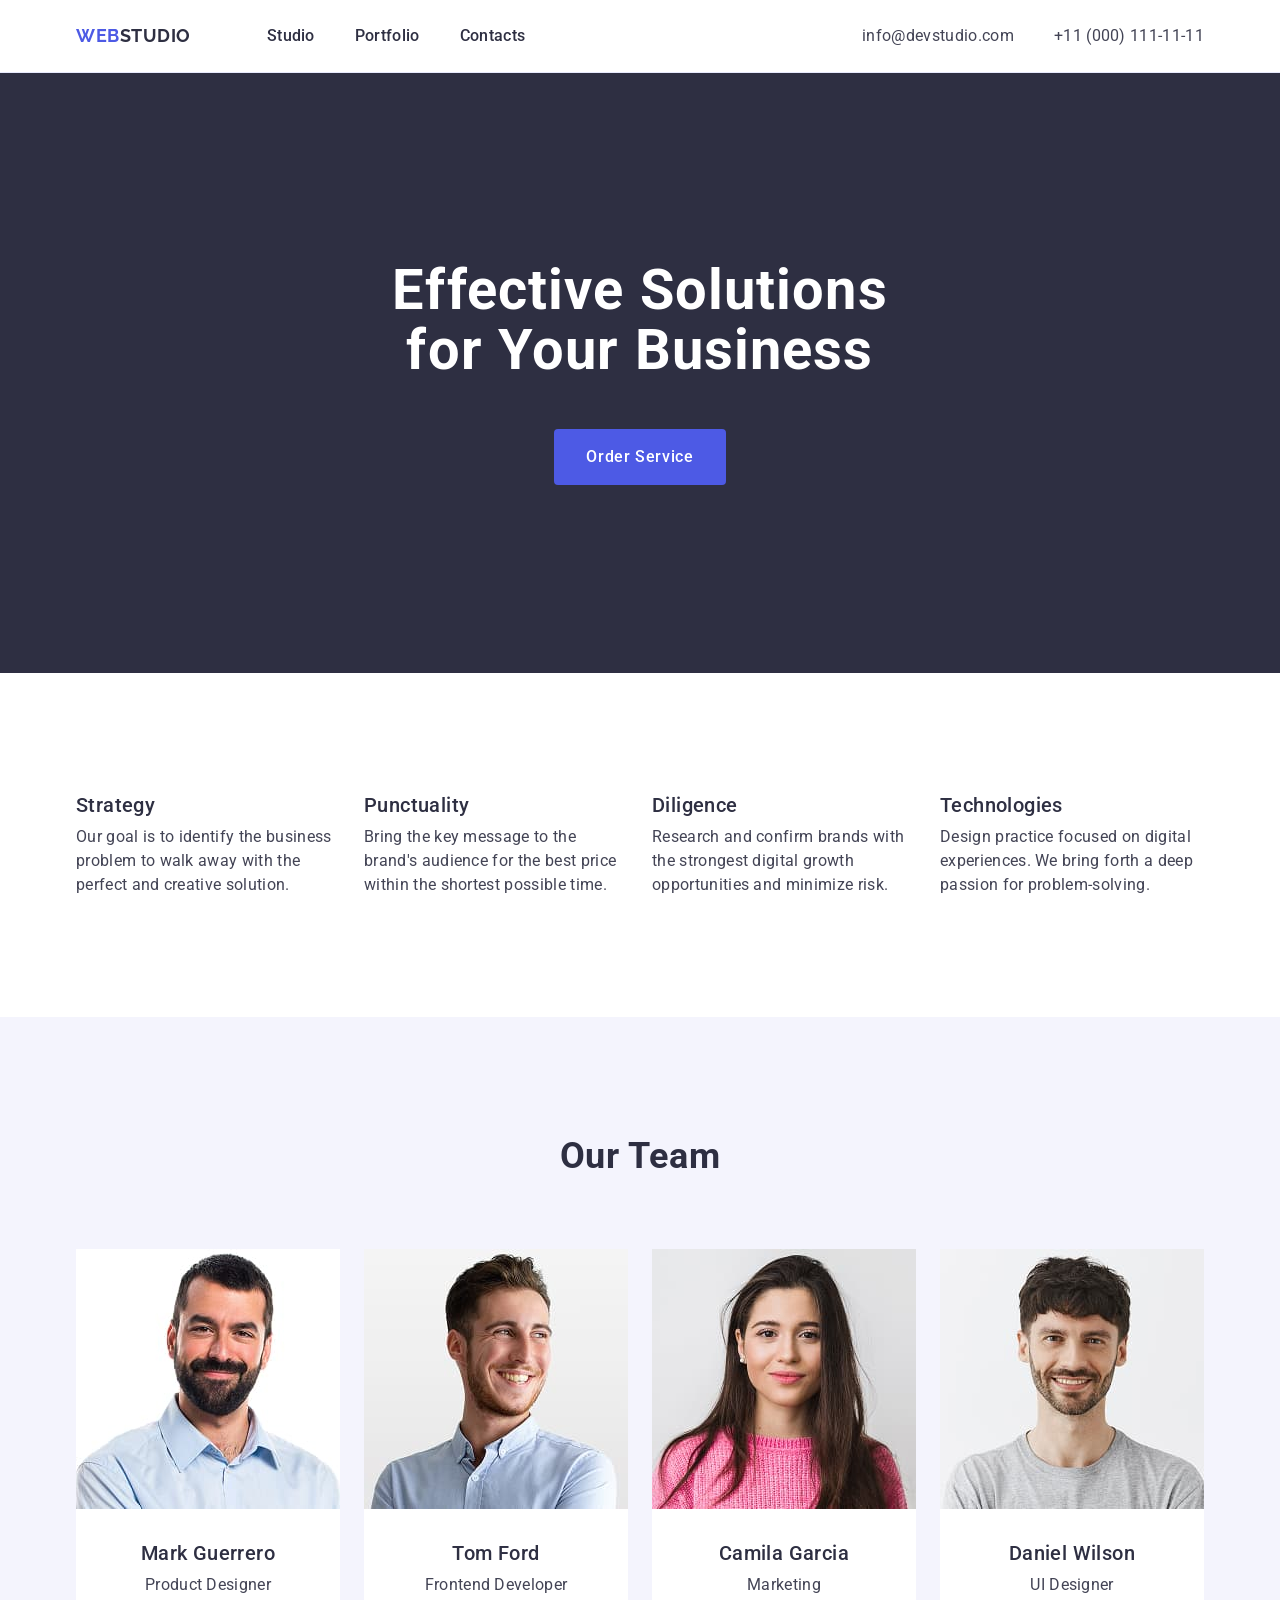
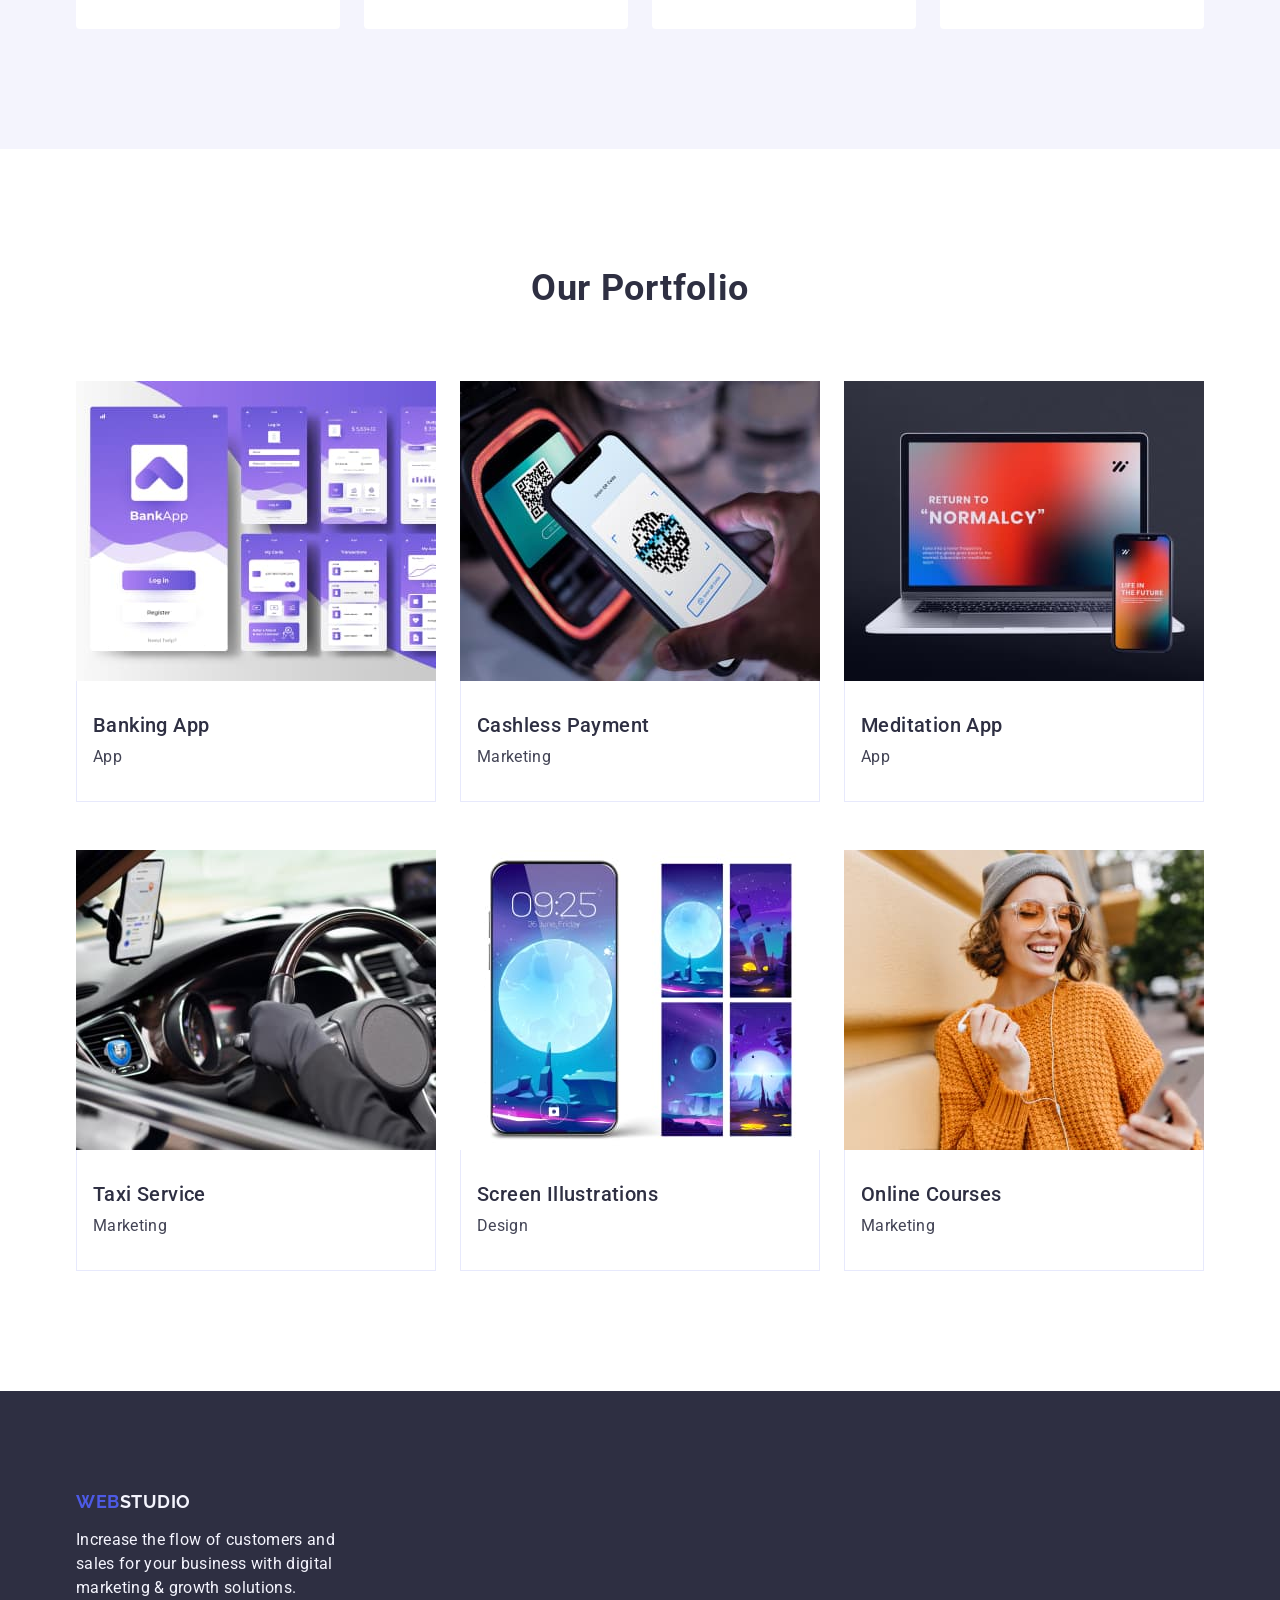
==== commit 477265fb: "Autocheck style fixes" ====
--- a/index.html
+++ b/index.html
@@ -52,7 +52,7 @@
       <main>
         <!-- Hero -->
         <section class="hero">
-          <div class="container hero-container">
+          <div class="container">
             <h1 class="hero-title">Effective Solutions for Your Business</h1>
             <button type="button" class="hero-button">Order Service</button>
           </div>
@@ -62,7 +62,7 @@
         <section class="section">
           <div class="container">
             <!-- This h2 heading should be hided with visually hidden for semantic -->
-            <h2 class="section-title">Peculiarities</h2>
+            <h2 class="section-title visually-hidden">Peculiarities</h2>
             <ul class="peculiarities-list">
               <li class="peculiarities-item">
                 <h3 class="peculiarities-card-title">Strategy</h3>
@@ -236,8 +236,8 @@
       </main>
 
       <footer class="footer">
-        <div class="container footer-container">
-          <a href="./index.html" class="logo"
+        <div class="container">
+          <a href="./index.html" class="logo footer-logo"
             >Web<span class="logo-text secondary-logo-text">Studio</span></a
           >
           <p class="footer-text">
--- a/css/styles.css
+++ b/css/styles.css
@@ -89,6 +89,17 @@
   margin-right: auto;
 }
 
+.visually-hidden {
+  position: absolute !important;
+  clip: rect(1px 1px 1px 1px);
+  clip: rect(1px, 1px, 1px, 1px);
+  padding: 0 !important;
+  border: 0 !important;
+  height: 1px !important;
+  width: 1px !important;
+  overflow: hidden;
+}
+
 /* index.html styles */
 
 .section-title {
@@ -144,6 +155,7 @@
 .nav-list {
   display: flex;
   gap: 40px;
+  padding: 24px 0;
 }
 
 .nav-link {
@@ -159,8 +171,6 @@
 
 .contacts {
   font-style: normal;
-  padding-top: 24px;
-  padding-bottom: 24px;
 }
 
 .contacts-list {
@@ -180,15 +190,11 @@
 
 .hero {
   background-color: var(--navy-blue-color);
-}
-
-.hero-container {
-  padding-top: 188px;
-  padding-bottom: 188px;
+  padding: 188px 0;
 }
 
 .hero-title {
-  width: 500px;
+  max-width: 496px;
   font-size: 56px;
   color: var(--white-color);
   line-height: 1.07;
@@ -211,6 +217,7 @@
   padding: 16px 32px;
   margin-left: auto;
   margin-right: auto;
+  min-width: 169px;
 }
 
 .hero-button:hover,
@@ -278,7 +285,8 @@
 
 .portfolio-list {
   display: flex;
-  gap: 24px;
+  column-gap: 24px;
+  row-gap: 48px;
   flex-wrap: wrap;
 }
 
@@ -300,11 +308,12 @@
 
 .footer {
   background-color: var(--navy-blue-color);
-}
-
-.footer-container {
-  padding-top: 100px;
-  padding-bottom: 100px;
+  padding: 100px 0;
+}
+
+.footer-logo {
+  display: inline-block;
+  margin-bottom: 16px;
 }
 
 .secondary-logo-text {
@@ -313,6 +322,5 @@
 
 .footer-text {
   color: var(--cloud-color);
-  margin-top: 16px;
   width: 270px;
 }
